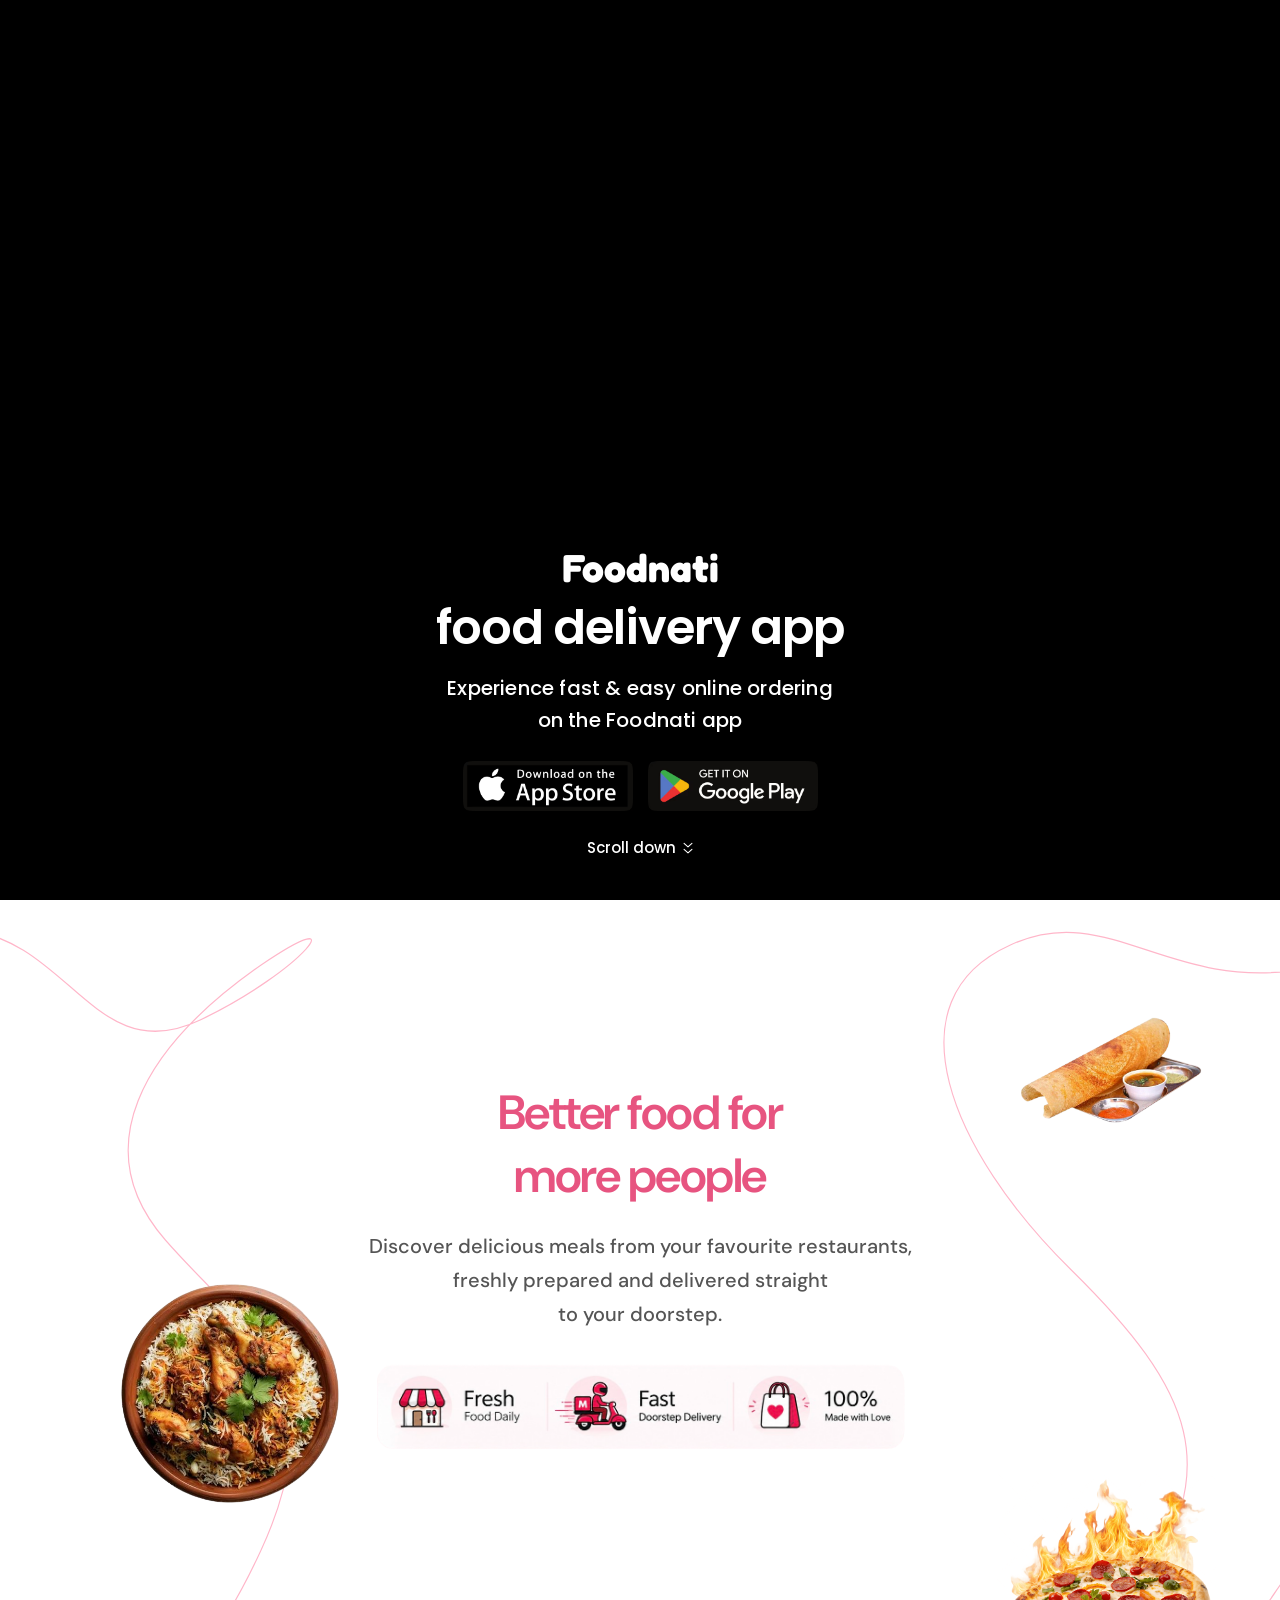
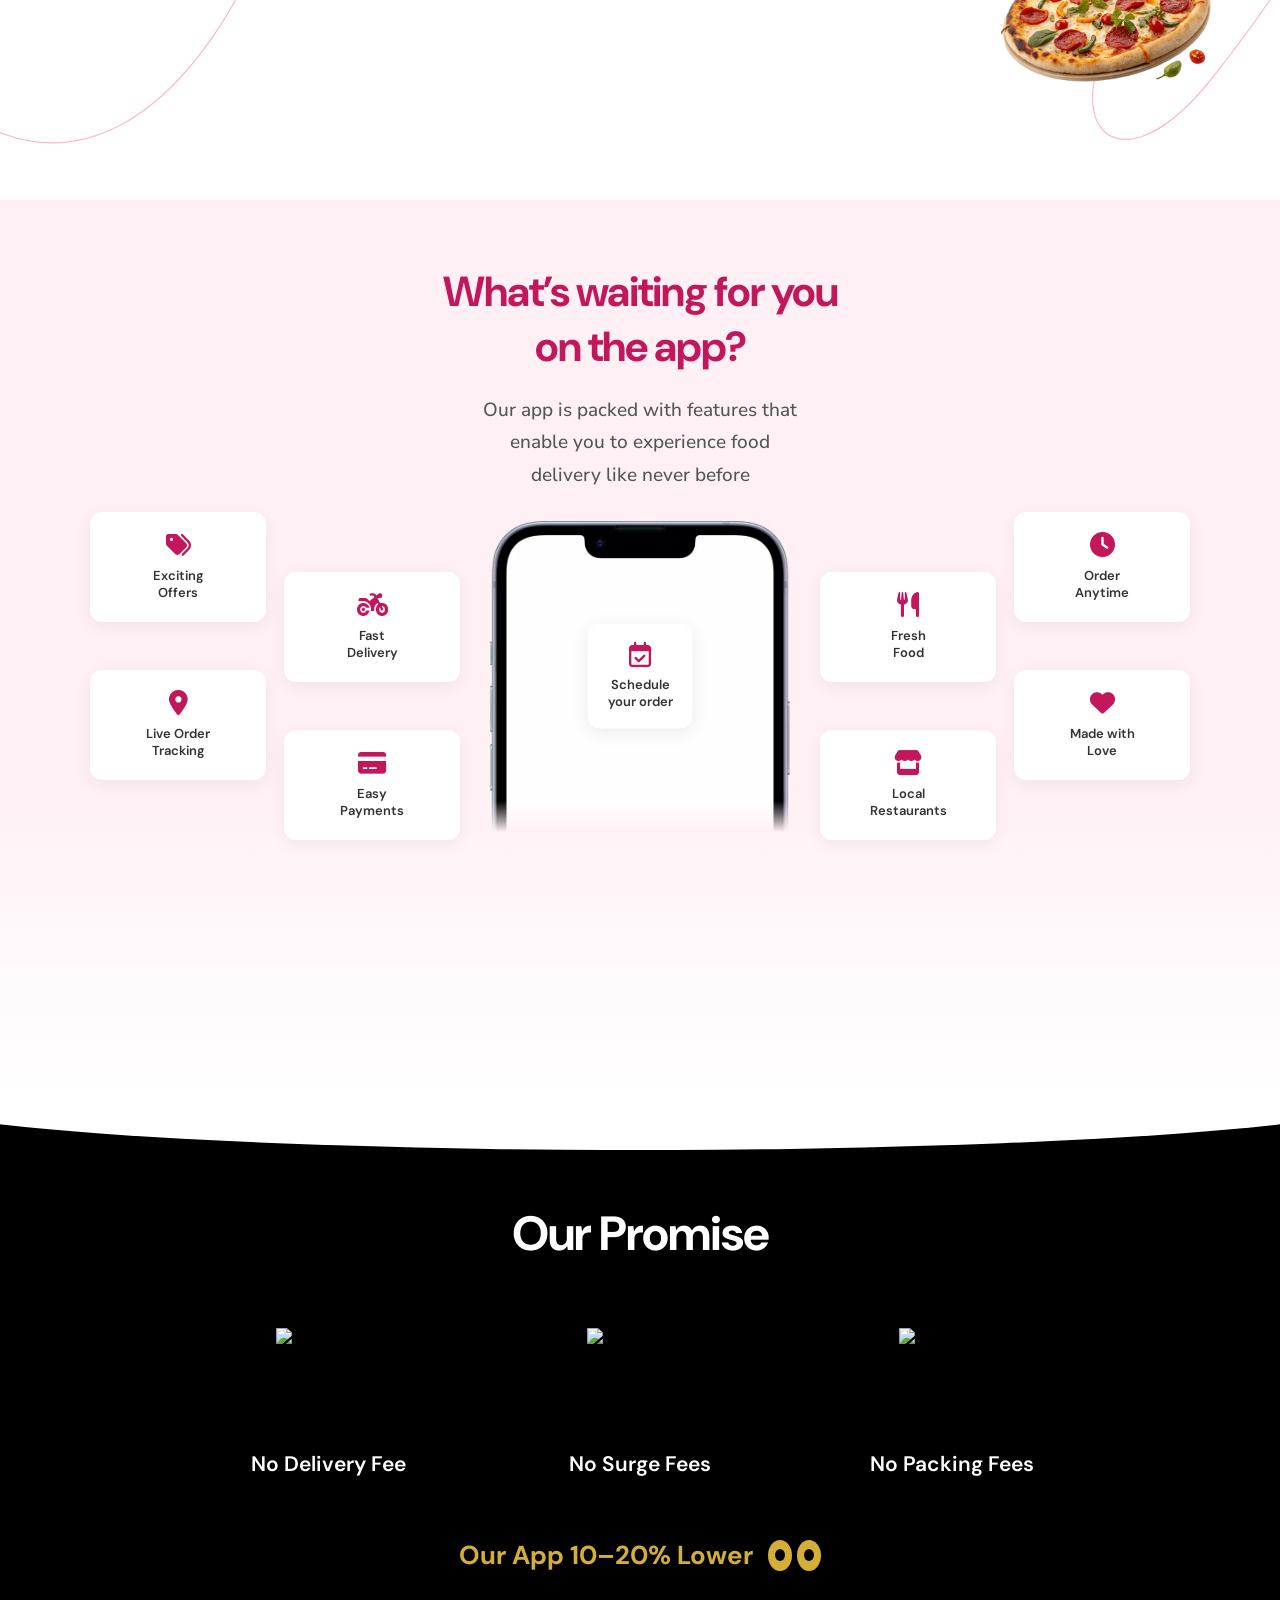
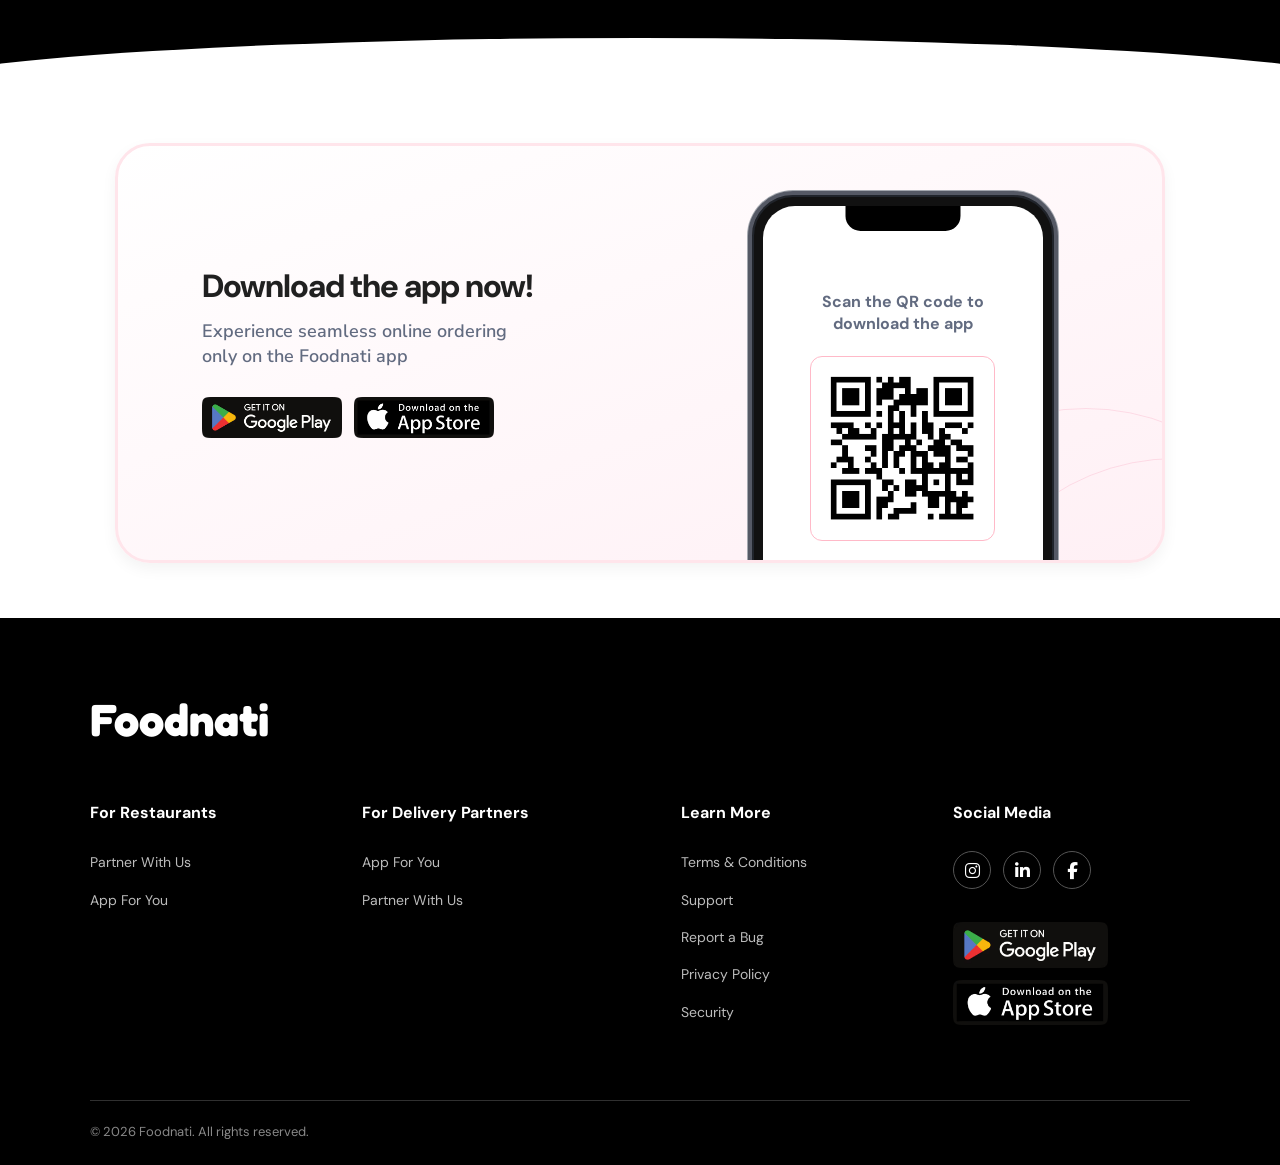
==== index.html @ af97078a "Update index.html" ====
<!DOCTYPE html>
<html lang="en">
<head>
  <meta charset="UTF-8">
  <meta name="viewport" content="width=device-width, initial-scale=1.0">
  <title>Foodnati</title>

<link rel="stylesheet" href="https://cdnjs.cloudflare.com/ajax/libs/font-awesome/6.5.2/css/all.min.css">

<link href="https://fonts.googleapis.com/css2?family=Nunito+Sans:wght@400;500;600&display=swap" rel="stylesheet">

  <link href="https://fonts.googleapis.com/css2?family=Fredoka:wght@400;500;600;700&family=Poppins:wght@400;500;600;700;800;900&family=DM+Sans:wght@400;500;600;700&display=swap" rel="stylesheet">

  <style>
    * {
      margin: 0;
      padding: 0;
      box-sizing: border-box;
    }

    html {
      scroll-behavior: smooth;
    }

    body {
      width: 100%;
      margin: 0;
      background: #fff;
      font-family: 'Poppins', sans-serif;
      overflow-x: hidden;
    }

    /* VIDEO SECTION */
    .video-section {
      position: relative;
      width: 100%;
      height: 100vh;
      height: 100svh;
      background: #000;
      overflow: hidden;
    }

    .video-section video {
      width: 100%;
      height: 100%;
      object-fit: cover;
      display: block;
    }

    /* VIDEO BOTTOM TEXT */
    .video-text {
      position: absolute;
      bottom: 40px;
      left: 50%;
      transform: translateX(-50%);
      z-index: 2;
      width: 100%;
      padding: 0 20px;
      text-align: center;
      color: #ffffff;
      text-shadow: 0 3px 15px rgba(0, 0, 0, 0.5);
    }

    .video-heading {
      font-family: 'Fredoka', sans-serif;
      font-size: 39px;
      font-weight: 700;
      line-height: 1.2;
      margin: 0;
    }

    .video-subheading {
      font-family: 'Poppins', sans-serif;
      font-size: 48px;
      font-weight: 600;
      letter-spacing: -1px;
      line-height: 1.2;
      margin-top: 8px;
    }

    .video-description {
      font-family: 'Poppins', sans-serif;
      font-size: 20px;
      font-weight: 500;
      letter-spacing: 0.2px;
      line-height: 1.6;
      margin-top: 15px;
    }

    /* APP STORE BUTTONS */
    .app-downloads {
      display: flex;
      justify-content: center;
      align-items: center;
      gap: 15px;
      margin-top: 25px;
    }

    .app-downloads a {
      display: inline-flex;
      align-items: center;
      justify-content: center;
      transition: transform 0.3s ease;
    }

    .app-downloads a:hover {
      transform: scale(1.05);
    }

    .app-downloads img {
      width: 170px;
      height: auto;
      display: block;
    }

    /* SCROLL DOWN */
    .scroll-down {
      display: inline-flex;
      flex-direction: row;
      align-items: center;
      justify-content: center;
      gap: 7px;
      margin-top: 25px;
      color: #ffffff;
      font-family: 'Poppins', sans-serif;
      font-size: 15px;
      font-weight: 500;
      letter-spacing: 0;
      text-decoration: none;
      cursor: pointer;
    }

    .scroll-arrows {
      display: flex;
      flex-direction: column;
      align-items: center;
      gap: 0;
      animation: arrowMove 1.5s ease-in-out infinite;
    }

    .scroll-arrows svg {
      width: 10px;
      height: 6px;
      display: block;
      overflow: visible;
    }

    @keyframes arrowMove {
      0%, 100% {
        transform: translateY(0);
        opacity: 1;
      }

      50% {
        transform: translateY(5px);
        opacity: 0.6;
      }
    }

    /* SECOND SECTION */
    .welcome-section {
      position: relative;
      width: 100%;
      min-height: 100vh;
      min-height: 100svh;
      display: flex;
      justify-content: center;
      align-items: center;
      background: #ffffff;
      padding: 30px 20px;
      overflow: hidden;
    }

    .welcome-content {
      position: relative;
      z-index: 2;
      width: 100%;
      max-width: 900px;
      text-align: center;
      transform: translateY(-80px);
    }

    /* BETTER FOOD HEADING */
    .welcome-heading {
      font-family: 'DM Sans', sans-serif;
      font-size: 48px;
      font-weight: 600;
      letter-spacing: -1.5px;
      line-height: 1.3;
      color: #E75480;
      text-align: center;
      text-transform: none;
    }

    /* DESCRIPTION */
    .welcome-description {
      max-width: 720px;
      margin: 22px auto 0;
      font-family: 'DM Sans', sans-serif;
      font-size: 20px;
      font-weight: 500;
      line-height: 1.7;
      letter-spacing: 0;
      color: #555555;
      text-align: center;
    }

    /* RESPONSIVE IMAGE BELOW DESCRIPTION */
    .welcome-image {
      width: 100%;
      margin: 30px auto 0;
      text-align: center;
    }

    .welcome-image .desktop-image {
      display: block;
      width: 100%;
      max-width: 550px;
      height: auto;
      margin: 0 auto;
    }

    .welcome-image .mobile-image {
      display: none;
    }

    /* SIDE FOOD IMAGES */
    .side-food {
      position: absolute;
      z-index: 1;
      display: block;
      height: auto;
      object-fit: contain;
      pointer-events: none;
    }

    /* DESKTOP - SAME */
    .food-left {
      width: 230px;
      left: 9%;
      top: 42%;
    }

    .food-right-top {
      width: 210px;
      right: 5%;
      top: 12%;
    }

    .food-right-bottom {
      width: 220px;
      right: 5%;
      bottom: 12%;
    }

    /* PINK CURVED LINES */
    .food-line {
      position: absolute;
      z-index: 0;
      width: 34%;
      height: 100%;
      top: 0;
      pointer-events: none;
    }

    .food-line-left {
      left: 0;
    }

    .food-line-right {
      right: 0;
    }

    .food-line svg {
      width: 100%;
      height: 100%;
      display: block;
    }

    /* TABLET - SAME */
    @media (min-width: 601px) and (max-width: 1100px) {
      .food-left {
        width: 145px;
        left: 5%;
      }

      .food-right-top {
        width: 140px;
        right: 1%;
      }

      .food-right-bottom {
        width: 150px;
        right: 1%;
      }
    }

    /* MOBILE RESPONSIVE */
    @media (max-width: 600px) {
      .video-text {
        bottom: 25px;
      }

      .video-heading {
        font-size: 38px;
      }

      .video-subheading {
        font-size: 34px;
        font-weight: 600;
        letter-spacing: -0.5px;
      }

      .video-description {
        font-size: 17px;
        line-height: 1.5;
        margin-top: 12px;
      }

      .app-downloads {
        gap: 10px;
        margin-top: 20px;
      }

      .app-downloads img {
        width: 145px;
      }

      .scroll-down {
        margin-top: 20px;
        font-size: 13px;
        gap: 6px;
      }

      .scroll-arrows svg {
        width: 9px;
        height: 5px;
      }

      /* REMOVE EXTRA TOP GAP */
      .welcome-section {
        min-height: auto;
        display: block;
        padding: 55px 12px 45px;
      }

      .welcome-content {
        width: 100%;
        max-width: 100%;
        transform: none;
      }

      .welcome-heading {
        font-size: 32px;
        font-weight: 600;
        letter-spacing: -0.7px;
        line-height: 1.4;
        position: relative;
        z-index: 2;
      }

      .welcome-description {
        font-size: 16px;
        font-weight: 500;
        line-height: 1.7;
        margin: 18px auto 0;
        max-width: 290px;
        position: relative;
        z-index: 2;
      }

      .welcome-image {
        margin-top: 25px;
      }

      /* HIDE PC IMAGE */
      .welcome-image .desktop-image {
        display: none;
      }

      /* SHOW MOBILE IMAGE */
      .welcome-image .mobile-image {
        display: block;
        width: 100%;
        max-width: 340px;
        height: auto;
        margin: 0 auto;
      }

      /* 3.PNG - LEFT SIDE OF TEXT */
      .food-left {
        width: 65px;
        left: -15px;
        top: 135px;
      }

      /* 4.JPG - RIGHT TOP OF TEXT */
      .food-right-top {
        width: 65px;
        right: -15px;
        top: 45px;
      }

      /* 5.PNG - RIGHT SIDE OF DESCRIPTION */
      .food-right-bottom {
        width: 70px;
        right: -15px;
        top: 230px;
        bottom: auto;
        z-index: 1;
      }

      /* NO PINK LINES ON MOBILE */
      .food-line {
        display: none;
      }
    }

    @media (prefers-reduced-motion: reduce) {
      html {
        scroll-behavior: auto;
      }

      .scroll-arrows {
        animation: none;
      }
    }
    
/* ONLY 3 SIDE FOOD IMAGES ANIMATION */

/* LEFT IMAGE - INITIAL POSITION */
.welcome-section .food-left {
  opacity: 0;
  transform: translateX(-120px);
  transition: transform 1.2s ease, opacity 1.2s ease;
}

/* RIGHT IMAGES - INITIAL POSITION */
.welcome-section .food-right-top,
.welcome-section .food-right-bottom {
  opacity: 0;
  transform: translateX(120px);
  transition: transform 1.2s ease, opacity 1.2s ease;
}

/* ANIMATE ONLY FOOD IMAGES */
.welcome-section.show-animation .food-left,
.welcome-section.show-animation .food-right-top,
.welcome-section.show-animation .food-right-bottom {
  opacity: 1;
  transform: translateX(0);
}

/* SMALL DELAY FOR RIGHT IMAGES */
.welcome-section .food-right-top {
  transition-delay: 0.15s;
}

.welcome-section .food-right-bottom {
  transition-delay: 0.3s;
}

/* NO ANIMATION FOR OTHER CONTENT */
.welcome-section .welcome-heading,
.welcome-section .welcome-description,
.welcome-section .desktop-image,
.welcome-section .mobile-image {
  opacity: 1;
  transform: none;
  transition: none;
}

/* REDUCED MOTION */
@media (prefers-reduced-motion: reduce) {
  .welcome-section .side-food {
    opacity: 1;
    transform: none;
    transition: none;
  }
}

/* THIRD SECTION */


.waiting-section {
  width: 100%;
  min-height: 100vh;
  min-height: 100svh;

  background: linear-gradient(
    to bottom,
    #FFF0F5 0%,
    #FFF0F5 65%,
    #FFF8FB 82%,
    #FFFFFF 100%
  );

  display: flex;
  flex-direction: column;
  align-items: center;
  justify-content: flex-start;
  padding: 65px 20px 50px;
}


.waiting-heading {
  font-family: 'DM Sans', sans-serif;
  font-size: 42px;
  font-weight: 700;
  line-height: 1.3;
  letter-spacing: -1px;
  color: #C2185B;
  text-align: center;
  margin: 0;
}

/* MOBILE VIEW */
@media (max-width: 600px) {
  .waiting-section {
    padding: 45px 15px 40px;
  }

  .waiting-heading {
    font-size: 28px;
    font-weight: 700;
    line-height: 1.4;
    letter-spacing: -0.5px;
  }
}

.waiting-description {
  font-family: 'Nunito Sans', sans-serif;
  font-size: 19px;
  font-weight: 500;
  line-height: 1.7;
  color: #555555;
  text-align: center;
  margin: 20px auto 0;
}

/* MOBILE */
@media (max-width: 600px) {
  .waiting-description {
    font-size: 15px;
    font-weight: 500;
    line-height: 1.7;
    margin-top: 16px;
    padding: 0 10px;
  }
}

/* MOBILE APP IMAGE - VERY LIGHT BOTTOM FADE */

.waiting-image {
  width: 100%;
  display: flex;
  justify-content: center;
  align-items: center;
  margin-top: 25px;
}

.waiting-image img {
  display: block;
  width: 100%;
  max-width: 300px;
  height: auto;
  object-fit: contain;

  -webkit-mask-image: linear-gradient(
    to bottom,
    black 0%,
    black 90%,
    transparent 100%
  );

  mask-image: linear-gradient(
    to bottom,
    black 0%,
    black 90%,
    transparent 100%
  );
}

/* MOBILE VIEW */
@media (max-width: 600px) {
  .waiting-image {
    margin-top: 20px;
  }

  .waiting-image img {
    max-width: 220px;
  }
}
/* MAIN FEATURES LAYOUT */

.waiting-features {
  width: 100%;
  max-width: 1100px;
  margin: 30px auto 0;
  display: grid;
  grid-template-columns: minmax(0, 1fr) 300px minmax(0, 1fr);
  align-items: center;
  gap: 30px;
}

/* LEFT & RIGHT - 4 BOXES EACH */

.feature-left,
.feature-right {
  display: grid;
  grid-template-columns: repeat(2, minmax(0, 1fr));
  gap: 18px;
  align-items: start;
}

/* LEFT STAIRCASE */

.feature-left .feature-box:nth-child(1) {
  transform: translateY(-45px);
}

.feature-left .feature-box:nth-child(2) {
  transform: translateY(15px);
}

.feature-left .feature-box:nth-child(3) {
  transform: translateY(-15px);
}

.feature-left .feature-box:nth-child(4) {
  transform: translateY(45px);
}

/* RIGHT STAIRCASE - OPPOSITE STYLE */

.feature-right .feature-box:nth-child(1) {
  transform: translateY(15px);
}

.feature-right .feature-box:nth-child(2) {
  transform: translateY(-45px);
}

.feature-right .feature-box:nth-child(3) {
  transform: translateY(45px);
}

.feature-right .feature-box:nth-child(4) {
  transform: translateY(-15px);
}

/* ALL FEATURE BOXES */

.feature-box {
  width: 100%;
  min-height: 110px;
  background: #ffffff;
  border-radius: 12px;
  padding: 12px 8px;

  display: flex;
  flex-direction: column;
  align-items: center;
  justify-content: center;
  gap: 10px;

  text-align: center;
  box-shadow: 0 4px 18px rgba(0,0,0,0.06);
}

.feature-box i {
  font-size: 25px;
  color: #C2185B;
}

.feature-box span {
  font-family: 'DM Sans', sans-serif;
  font-size: 13px;
  font-weight: 600;
  line-height: 1.3;
  color: #333333;
}

/* CENTER MOBILE IMAGE */

.waiting-image {
  position: relative;
  width: 100%;
  display: flex;
  justify-content: center;
  align-items: center;
  margin-top: 0;
}

.waiting-image img {
  display: block;
  width: 100%;
  max-width: 300px;
  height: auto;
  object-fit: contain;

  /* LIGHT BOTTOM FADE */
  -webkit-mask-image: linear-gradient(
    to bottom,
    black 0%,
    black 90%,
    transparent 100%
  );

  mask-image: linear-gradient(
    to bottom,
    black 0%,
    black 90%,
    transparent 100%
  );
}

/* SCHEDULE BOX - CENTER OF IMAGE */

.schedule-box {
  position: absolute;
  top: 50%;
  left: 50%;
  transform: translate(-50%, -50%);

  width: 105px;
  height: 105px;
  background: #ffffff;
  border-radius: 12px;
  box-shadow: 0 4px 18px rgba(0,0,0,0.08);

  display: flex;
  flex-direction: column;
  align-items: center;
  justify-content: center;
  gap: 9px;
  text-align: center;
  z-index: 3;
}

.schedule-box i {
  font-size: 25px;
  color: #C2185B;
}

.schedule-box span {
  font-family: 'DM Sans', sans-serif;
  font-size: 13px;
  font-weight: 600;
  line-height: 1.3;
  color: #333333;
}

/* TABLET VIEW */

@media (min-width: 601px) and (max-width: 900px) {

  .waiting-features {
    grid-template-columns: minmax(0, 1fr) 240px minmax(0, 1fr);
    gap: 12px;
  }

  .feature-left,
  .feature-right {
    gap: 8px;
  }

  .feature-box {
    min-height: 85px;
    padding: 8px 4px;
  }

  .feature-box i {
    font-size: 20px;
  }

  .feature-box span {
    font-size: 11px;
  }

  .waiting-image img {
    max-width: 240px;
  }
}

/* MOBILE VIEW */

@media (max-width: 600px) {

  .waiting-features {
    grid-template-columns: minmax(0, 1fr) 160px minmax(0, 1fr);
    gap: 5px;
    margin-top: 25px;
  }

  .feature-left,
  .feature-right {
    grid-template-columns: repeat(2, minmax(0, 1fr));
    gap: 5px;
  }

  .feature-box {
    min-height: 65px;
    padding: 6px 2px;
    gap: 5px;
    border-radius: 8px;
  }

  .feature-box i {
    font-size: 15px;
  }

  .feature-box span {
    font-size: 9px;
    line-height: 1.2;
    overflow-wrap: anywhere;
  }

  /* LEFT MOBILE STAIRCASE */

  .feature-left .feature-box:nth-child(1) {
    transform: translateY(-25px);
  }

  .feature-left .feature-box:nth-child(2) {
    transform: translateY(10px);
  }

  .feature-left .feature-box:nth-child(3) {
    transform: translateY(-10px);
  }

  .feature-left .feature-box:nth-child(4) {
    transform: translateY(25px);
  }

  /* RIGHT MOBILE STAIRCASE */

  .feature-right .feature-box:nth-child(1) {
    transform: translateY(10px);
  }

  .feature-right .feature-box:nth-child(2) {
    transform: translateY(-25px);
  }

  .feature-right .feature-box:nth-child(3) {
    transform: translateY(25px);
  }

  .feature-right .feature-box:nth-child(4) {
    transform: translateY(-10px);
  }

  /* CENTER IMAGE */

  .waiting-image img {
    max-width: 160px;
  }

  /* CENTER SCHEDULE BOX */

  .schedule-box {
    width: 70px;
    height: 70px;
    border-radius: 9px;
    gap: 5px;
  }

  .schedule-box i {
    font-size: 18px;
  }

  .schedule-box span {
    font-size: 10px;
  }
}

/* EXTRA SMALL PHONES */

@media (max-width: 360px) {

  .waiting-features {
    grid-template-columns: minmax(0, 1fr) 140px minmax(0, 1fr);
    gap: 3px;
  }

  .waiting-image img {
    max-width: 140px;
  }

  .feature-box i {
    font-size: 13px;
  }

  .feature-box span {
    font-size: 8px;
  }
}


/* MOBILE VIEW ONLY */
@media (max-width: 600px) {

  /* HIDE MOBILE IMAGE + SCHEDULE BOX */
  .waiting-image,
  .schedule-box {
    display: none !important;
  }

  /* LEFT 4 + RIGHT 4 BOXES */
  .waiting-features {
    width: 100%;
    max-width: 420px;
    display: grid;
    grid-template-columns: 1fr 1fr;
    align-items: center;
    gap: 14px;
    margin: 45px auto 0;
    padding: 0 8px;
  }

  /* EACH SIDE: 2 COLUMNS, 2 ROWS */
  .feature-left,
  .feature-right {
    display: grid;
    grid-template-columns: repeat(2, minmax(0, 1fr));
    gap: 12px;
    align-items: center;
  }

  /* FEATURE BOX DESIGN */
  .feature-box {
    width: 100%;
    min-height: 100px;
    padding: 12px 5px;
    background: #ffffff;
    border-radius: 12px;
    box-shadow: 0 4px 18px rgba(0,0,0,0.06);

    display: flex;
    flex-direction: column;
    align-items: center;
    justify-content: center;
    gap: 9px;
    text-align: center;
  }

  .feature-box i {
    font-size: 22px;
    color: #C2185B;
  }

  .feature-box span {
    font-family: 'DM Sans', sans-serif;
    font-size: 11px;
    font-weight: 600;
    line-height: 1.3;
    color: #333333;
    overflow-wrap: anywhere;
  }

  /* LEFT STAIRCASE */
  .feature-left .feature-box:nth-child(1) {
    transform: translateY(-25px);
  }

  .feature-left .feature-box:nth-child(2) {
    transform: translateY(10px);
  }

  .feature-left .feature-box:nth-child(3) {
    transform: translateY(-10px);
  }

  .feature-left .feature-box:nth-child(4) {
    transform: translateY(25px);
  }

  /* RIGHT STAIRCASE */
  .feature-right .feature-box:nth-child(1) {
    transform: translateY(10px);
  }

  .feature-right .feature-box:nth-child(2) {
    transform: translateY(-25px);
  }

  .feature-right .feature-box:nth-child(3) {
    transform: translateY(25px);
  }

  .feature-right .feature-box:nth-child(4) {
    transform: translateY(-10px);
  }
}

/* EXTRA SMALL MOBILE */
@media (max-width: 360px) {
  .waiting-features {
    gap: 8px;
    padding: 0 4px;
  }

  .feature-left,
  .feature-right {
    gap: 7px;
  }

  .feature-box {
    min-height: 85px;
    padding: 8px 3px;
  }

  .feature-box i {
    font-size: 19px;
  }

  .feature-box span {
    font-size: 10px;
  }
}

/* DOWNLOAD SECTION */

.methai-download-section {
  width: 100%;
  background: #ffffff;
  padding: 55px 6%;
}

/* MAIN CARD */

.methai-download-card {
  position: relative;
  width: 100%;
  max-width: 1050px;
  height: 420px;
  margin: 0 auto;

  display: flex;
  align-items: center;
  justify-content: space-between;

  background: linear-gradient(
    160deg,
    #ffffff 0%,
    #FFF0F5 100%
  );

  border: 3px solid #FFE5EB;
  border-radius: 35px;
  overflow: hidden;

  box-shadow: 0 6px 15px rgba(0,0,0,0.05);
}

/* DECORATIVE CIRCLES */

.methai-download-card::before,
.methai-download-card::after {
  content: "";
  position: absolute;
  width: 450px;
  height: 450px;
  border: 1px solid rgba(232,43,101,0.12);
  border-radius: 50%;
  pointer-events: none;
}

.methai-download-card::before {
  right: -150px;
  bottom: -300px;
}

.methai-download-card::after {
  right: -240px;
  bottom: -350px;
}

/* LEFT CONTENT */

.methai-download-content {
  position: relative;
  z-index: 2;
  width: 55%;
  padding-left: 8%;
}

.methai-download-content h2 {
  font-family: 'DM Sans', sans-serif;
  font-size: 32px;
  font-weight: 800;
  line-height: 1.2;
  letter-spacing: -1px;
  color: #202020;
  margin: 0 0 13px;
}

.methai-download-content p {
  font-family: 'Nunito Sans', sans-serif;
  font-size: 18px;
  font-weight: 600;
  line-height: 1.4;
  color: #626B80;
  margin: 0 0 28px;
}

/* APP BUTTONS */

.methai-download-buttons {
  display: flex;
  align-items: center;
  gap: 12px;
}

.methai-download-buttons a {
  display: block;
}

.methai-download-buttons img {
  display: block;
  width: 140px;
  height: auto;
  object-fit: contain;
}

/* PHONE POSITION */

.methai-download-phone {
  position: absolute;
  right: 10%;
  top: 45px;
  width: 310px;
  height: 500px;
  z-index: 2;
}

/* PHONE FRAME */

.methai-phone-frame {
  position: relative;
  width: 100%;
  height: 100%;

  background: #111111;
  border: 4px solid #555965;
  border-radius: 45px;
  padding: 11px;

  box-shadow:
    inset 0 0 0 2px #20242B,
    0 0 0 1px #A4A8AF;
}

/* PHONE SCREEN */

.methai-phone-screen {
  position: relative;
  width: 100%;
  height: 100%;
  background: #ffffff;
  border-radius: 32px;
  overflow: hidden;

  display: flex;
  flex-direction: column;
  align-items: center;
  padding-top: 85px;
}

/* PHONE NOTCH */

.methai-phone-notch {
  position: absolute;
  top: 11px;
  left: 50%;
  transform: translateX(-50%);

  width: 115px;
  height: 25px;
  background: #000000;
  border-radius: 0 0 15px 15px;
  z-index: 5;
}

/* QR HEADING */

.methai-phone-screen h3 {
  font-family: 'DM Sans', sans-serif;
  font-size: 16px;
  font-weight: 700;
  line-height: 1.4;
  color: #626B80;
  text-align: center;
  margin: 0 0 20px;
}

/* QR BOX */

.methai-qr-box {
  width: 185px;
  height: 185px;
  background: #ffffff;
  border: 1px solid #FFB9C8;
  border-radius: 12px;

  display: flex;
  justify-content: center;
  align-items: center;
  padding: 10px;
}

.methai-qr-box img {
  display: block;
  width: 100%;
  height: 100%;
  object-fit: contain;
}

/* TABLET VIEW */

@media (min-width: 701px) and (max-width: 1000px) {

  .methai-download-content {
    padding-left: 6%;
  }

  .methai-download-content h2 {
    font-size: 27px;
  }

  .methai-download-content p {
    font-size: 15px;
  }

  .methai-download-buttons img {
    width: 115px;
  }

  .methai-download-phone {
    width: 260px;
    height: 450px;
    right: 5%;
  }

  .methai-phone-screen h3 {
    font-size: 14px;
  }

  .methai-qr-box {
    width: 155px;
    height: 155px;
  }
}

/* MOBILE VIEW */

@media (max-width: 700px) {

  .methai-download-section {
    padding: 35px 12px;
  }

  .methai-download-card {
    height: 560px;
    border-width: 2px;
    border-radius: 23px;
    flex-direction: column;
    align-items: center;
  }

  .methai-download-content {
    width: 100%;
    padding: 35px 12px 0;
    text-align: center;
  }

  .methai-download-content h2 {
    font-size: 24px;
    letter-spacing: -0.5px;
    margin-bottom: 10px;
  }

  .methai-download-content p {
    font-size: 13px;
    line-height: 1.5;
    margin-bottom: 20px;
  }

  .methai-download-buttons {
    justify-content: center;
    gap: 9px;
  }

  .methai-download-buttons img {
    width: 115px;
  }

  /* SMALLER PHONE */

  .methai-download-phone {
    position: absolute;
    width: 215px;
    height: 385px;
    top: 240px;
    right: auto;
    left: 50%;
    transform: translateX(-50%);
  }

  .methai-phone-frame {
    border-radius: 35px;
    padding: 8px;
    border-width: 3px;
  }

  .methai-phone-screen {
    border-radius: 25px;
    padding-top: 65px;
  }

  .methai-phone-notch {
    top: 8px;
    width: 90px;
    height: 20px;
    border-radius: 0 0 12px 12px;
  }

  .methai-phone-screen h3 {
    font-size: 12px;
    margin-bottom: 15px;
  }

  .methai-qr-box {
    width: 135px;
    height: 135px;
    border-radius: 10px;
    padding: 7px;
  }
}

/* METHAI WAITING SECTION - BALANCED MOBILE GAP */

@media screen and (max-width: 600px) {

  body > .waiting-section {
    min-height: auto;
    height: auto;
    padding: 65px 15px 65px;
  }

  .waiting-heading {
    margin: 0;
  }

  .waiting-description {
    margin-top: 20px;
  }

  .waiting-features {
    margin-top: 38px;
  }

}

  
/* Foodnati brand typography */
.video-heading, .methai-footer-brand h2 { font-family: 'Fredoka', sans-serif; text-transform: none; }
</style>
  <link rel="stylesheet" href="new.css">

</head>

<body>

  <!-- VIDEO SECTION -->
  <section class="video-section">

    <video autoplay muted loop playsinline>
      <source src="video.mp4" type="video/mp4">
    </video>

    <div class="video-text">

      <h1 class="video-heading">Foodnati</h1>

      <p class="video-subheading">food delivery app</p>

      <p class="video-description">
        Experience fast &amp; easy online ordering<br>
        on the Foodnati app
      </p>

      <!-- APP DOWNLOAD BUTTONS -->
      <div class="app-downloads">

        <a href="#" aria-label="Download on Google Play">
          <img src="app.avif" alt="Get it on Google Play">
        </a>

        <a href="#" aria-label="Download on App Store">
          <img src="google.avif" alt="Download on the App Store">
        </a>

      </div>

      <!-- SCROLL DOWN -->
      <a href="#welcome" class="scroll-down">

        <span>Scroll down</span>

        <span class="scroll-arrows" aria-hidden="true">

          <svg viewBox="0 0 28 15" fill="none">
            <path
              d="M3 3 L14 13 L25 3"
              stroke="white"
              stroke-width="3"
              stroke-linecap="round"
              stroke-linejoin="round"/>
          </svg>

          <svg viewBox="0 0 28 15" fill="none">
            <path
              d="M3 3 L14 13 L25 3"
              stroke="white"
              stroke-width="3"
              stroke-linecap="round"
              stroke-linejoin="round"/>
          </svg>

        </span>

      </a>

    </div>

  </section>

  <!-- BETTER FOOD SECTION -->
  <section class="welcome-section" id="welcome">

    <!-- LEFT PINK CURVED LINE -->
    <div class="food-line food-line-left" aria-hidden="true">
      <svg viewBox="0 0 500 900" preserveAspectRatio="none">
        <path
          d="M-40 30
             C80 40, 110 170, 230 120
             S410 0, 300 65
             C160 150, 100 250, 190 340
             S390 480, 300 650
             C210 820, 90 880, -30 820"
          fill="none"
          stroke="#FFB6C9"
          stroke-width="1.3"/>
      </svg>
    </div>

    <!-- RIGHT PINK CURVED LINE -->
    <div class="food-line food-line-right" aria-hidden="true">
      <svg viewBox="0 0 500 900" preserveAspectRatio="none">
        <path
          d="M520 70
             C370 90, 300 0, 190 45
             C50 100, 120 250, 260 370
             S440 570, 330 700
             C230 820, 310 900, 420 780
             S500 660, 540 680"
          fill="none"
          stroke="#FFB6C9"
          stroke-width="1.3"/>
      </svg>
    </div>

    <!-- LEFT FOOD IMAGE -->
    <img
      src="foods/3.png"
      class="side-food food-left"
      alt="Delicious food">

    <!-- RIGHT TOP FOOD IMAGE -->
    <img
      src="foods/4.png"
      class="side-food food-right-top"
      alt="Fresh food">

    <!-- RIGHT BOTTOM FOOD IMAGE -->
    <img
      src="foods/5.png"
      class="side-food food-right-bottom"
      alt="Tasty food">

    <!-- CENTER CONTENT -->
    <div class="welcome-content">

      <h2 class="welcome-heading">
        Better food for<br>
        more people
      </h2>

      <p class="welcome-description">
        Discover delicious meals from your favourite restaurants,<br>
        freshly prepared and delivered straight<br>
        to your doorstep.
      </p>

      <!-- PC AND MOBILE IMAGES -->
      <div class="welcome-image">

        <img
          src="1.png"
          class="desktop-image"
          alt="Foodnati food delivery">

        <img
          src="2.png"
          class="mobile-image"
          alt="Foodnati food delivery">

      </div>

    </div>

  </section>

<!-- THIRD SECTION -->
<section class="waiting-section" id="waiting">

  <h2 class="waiting-heading">
    What’s waiting for you<br>
    on the app?
  </h2>

<p class="waiting-description">
  Our app is packed with features that<br>
  enable you to experience food<br>
  delivery like never before
</p>
 
<!-- METHAI APP FEATURES -->
<div class="waiting-features">

  <!-- LEFT SIDE - 4 BOXES -->
  <div class="feature-left">

    <div class="feature-box">
      <i class="fa-solid fa-tags"></i>
      <span>Exciting<br>Offers</span>
    </div>

    <div class="feature-box">
      <i class="fa-solid fa-motorcycle"></i>
      <span>Fast<br>Delivery</span>
    </div>

    <div class="feature-box">
      <i class="fa-solid fa-location-dot"></i>
      <span>Live Order<br>Tracking</span>
    </div>

    <div class="feature-box">
      <i class="fa-solid fa-credit-card"></i>
      <span>Easy<br>Payments</span>
    </div>

  </div>

  <!-- CENTER MOBILE IMAGE -->
  <div class="waiting-image">

    <img src="mobile.avif" alt="Foodnati App Preview">

    <!-- SCHEDULE BOX -->
    <div class="schedule-box">
      <i class="fa-regular fa-calendar-check"></i>
      <span>Schedule<br>your order</span>
    </div>

  </div>

  <!-- RIGHT SIDE - 4 BOXES -->
  <div class="feature-right">

    <div class="feature-box">
      <i class="fa-solid fa-utensils"></i>
      <span>Fresh<br>Food</span>
    </div>

    <div class="feature-box">
      <i class="fa-solid fa-clock"></i>
      <span>Order<br>Anytime</span>
    </div>

    <div class="feature-box">
      <i class="fa-solid fa-store"></i>
      <span>Local<br>Restaurants</span>
    </div>

    <div class="feature-box">
      <i class="fa-solid fa-heart"></i>
      <span>Made with<br>Love</span>
    </div>

  </div>

</div>

</section>


<!-- OUR PROMISE SECTION -->
<section class="methai-promise-section">

  <h2 class="methai-promise-heading">
    Our Promise
  </h2>

  <!-- PROMISE ITEMS -->
  <div class="methai-promise-items">

    <!-- FIRST -->
    <div class="methai-promise-item">
      <img src="ben/ddd.webp" alt="No Delivery Fee">
      <h3>No Delivery Fee</h3>
    </div>

    <!-- SECOND -->
    <div class="methai-promise-item">
      <img src="ben/surge.webp" alt="No Surge Fees">
      <h3>No Surge Fees</h3>
    </div>

    <!-- THIRD -->
    <div class="methai-promise-item">
      <img src="ben/packing.webp" alt="No Packing Fees">
      <h3>No Packing Fees</h3>
    </div>

  </div>

<!-- GOLD PRICE COMPARISON SLIDER -->
<div class="methai-price-slider">

  <div class="price-slider-window">

    <div class="price-slider-track">

      <!-- FIRST TEXT -->
      <div class="price-slide">
        <span>Our App 10–20% Lower</span>

        <div class="price-eyes eyes-straight">
          <span class="eye"></span>
          <span class="eye"></span>
        </div>
      </div>

      <!-- SECOND TEXT -->
      <div class="price-slide">
        <span>Other Apps 10–20% Higher</span>

        <div class="price-eyes eyes-looking-left">
          <span class="eye"></span>
          <span class="eye"></span>
        </div>
      </div>

    </div>

  </div>

</div>

</section>


<!-- METHAI DOWNLOAD APP SECTION -->
<section class="methai-download-section">

  <div class="methai-download-card">

    <!-- LEFT CONTENT -->
    <div class="methai-download-content">

      <h2>Download the app now!</h2>

      <p>
        Experience seamless online ordering<br>
        only on the Foodnati app
      </p>

      <div class="methai-download-buttons">
        <a href="#" aria-label="Google Play">
          <img src="google.avif" alt="Google Play">
        </a>

        <a href="#" aria-label="App Store">
          <img src="app.avif" alt="App Store">
        </a>
      </div>

    </div>

    <!-- RIGHT PHONE -->
    <div class="methai-download-phone">

      <div class="methai-phone-frame">

        <div class="methai-phone-notch"></div>

        <div class="methai-phone-screen">

          <h3>
            Scan the QR code to<br>
            download the app
          </h3>

          <div class="methai-qr-box">
            <img src="qr.png" alt="Foodnati QR Code">
          </div>

        </div>

      </div>

    </div>

  </div>

</section>

<!-- METHAI FOOTER -->
<footer class="methai-footer">

  <div class="methai-footer-container">

    <!-- METHAI BRAND -->
    <div class="methai-footer-brand">
      <h2 style="font-family: 'Fredoka', sans-serif !important; font-weight: 700; text-transform: none !important;">Foodnati</h2>
    </div>

    <!-- FOOTER CONTENT -->
    <div class="methai-footer-links">

      <!-- FOR RESTAURANTS -->
      <div class="methai-footer-column">
        <h3>For Restaurants</h3>

        <a href="#">Partner With Us</a>
        <a href="#">App For You</a>
      </div>

      <!-- FOR DELIVERY PARTNERS -->
      <div class="methai-footer-column">
        <h3>For Delivery Partners</h3>

        <a href="#">App For You</a>
        <a href="#">Partner With Us</a>
      </div>

      <!-- LEARN MORE -->
      <div class="methai-footer-column">
        <h3>Learn More</h3>

        <a href="#">Terms & Conditions</a>
        <a href="#">Support</a>
        <a href="#">Report a Bug</a>
        <a href="#">Privacy Policy</a>
        <a href="#">Security</a>
      </div>

      <!-- SOCIAL MEDIA -->
      <div class="methai-footer-column methai-footer-social">

        <h3>Social Media</h3>

        <div class="methai-social-icons">

          <!-- INSTAGRAM -->
          <a href="#"
             aria-label="Instagram"
             target="_blank"
             rel="noopener noreferrer">
            <i class="fa-brands fa-instagram"></i>
          </a>

          <!-- LINKEDIN -->
          <a href="#"
             aria-label="LinkedIn"
             target="_blank"
             rel="noopener noreferrer">
            <i class="fa-brands fa-linkedin-in"></i>
          </a>

          <!-- FACEBOOK -->
          <a href="#"
             aria-label="Facebook"
             target="_blank"
             rel="noopener noreferrer">
            <i class="fa-brands fa-facebook-f"></i>
          </a>

        </div>

        <!-- APP DOWNLOAD BADGES -->
        <div class="methai-footer-apps">

          <!-- GOOGLE PLAY -->
          <a href="#" aria-label="Get it on Google Play">
            <img src="google.avif"
                 alt="Get it on Google Play">
          </a>

          <!-- APP STORE -->
          <a href="#" aria-label="Download on the App Store">
            <img src="app.avif"
                 alt="Download on the App Store">
          </a>

        </div>

      </div>

    </div>

    <!-- FOOTER BOTTOM -->
    <div class="methai-footer-bottom">
      <p>© 2026 Foodnati. All rights reserved.</p>
    </div>

  </div>

</footer>

</body>

<script>
document.addEventListener("DOMContentLoaded", function () {

  const section = document.querySelector(".welcome-section");

  if (!section) return;

  if (window.matchMedia("(prefers-reduced-motion: reduce)").matches) {
    section.classList.add("show-animation");
    return;
  }

  if (!("IntersectionObserver" in window)) {
    section.classList.add("show-animation");
    return;
  }

  const observer = new IntersectionObserver(function(entries) {
    entries.forEach(function(entry) {
      if (entry.isIntersecting) {
        section.classList.add("show-animation");
        observer.unobserve(entry.target);
      }
    });
  }, {
    threshold: 0.15
  });

  observer.observe(section);

});
</script>

</html>
---- new.css ----
/* OUR PROMISE BLACK SECTION */

.methai-promise-section {
  position: relative;
  width: 100%;
  min-height: 550px;
  background: #000000;
  overflow: hidden;

  display: flex;
  flex-direction: column;
  align-items: center;
  justify-content: flex-start;

  padding: 105px 20px 90px;
}

/* TOP WHITE CURVE */

.methai-promise-section::before {
  content: "";
  position: absolute;
  top: -65px;
  left: -10%;
  width: 120%;
  height: 115px;
  background: #ffffff;
  border-radius: 0 0 50% 50%;
  z-index: 2;
}

/* BOTTOM WHITE CURVE */

.methai-promise-section::after {
  content: "";
  position: absolute;
  bottom: -65px;
  left: -10%;
  width: 120%;
  height: 115px;
  background: #ffffff;
  border-radius: 50% 50% 0 0;
  z-index: 2;
}

/* HEADING */

.methai-promise-heading {
  position: relative;
  z-index: 3;
  font-family: 'DM Sans', sans-serif;
  font-size: 48px;
  font-weight: 700;
  color: #ffffff;
  text-align: center;
  letter-spacing: -1px;
  line-height: 1.2;
  margin: 0;
}

/* THREE ITEMS SIDE BY SIDE */

.methai-promise-items {
  position: relative;
  z-index: 3;

  width: 100%;
  max-width: 900px;
  margin: 65px auto 0;

  display: grid;
  grid-template-columns: repeat(3, 1fr);
  align-items: start;
  gap: 35px;
}

/* EACH ITEM */

.methai-promise-item {
  display: flex;
  flex-direction: column;
  align-items: center;
  justify-content: flex-start;
  gap: 18px;
  text-align: center;
}

/* PNG ICONS */

.methai-promise-item img {
  display: block;
  width: 105px;
  height: 105px;
  object-fit: contain;
}

/* ITEM TEXT */

.methai-promise-item h3 {
  font-family: 'DM Sans', sans-serif;
  font-size: 21px;
  font-weight: 600;
  line-height: 1.3;
  color: #ffffff;
  margin: 0;
}

/* MOBILE VIEW */

@media (max-width: 600px) {

  .methai-promise-section {
    min-height: 350px;
    padding: 75px 12px 75px;
  }

  .methai-promise-section::before {
    top: -35px;
    height: 65px;
  }

  .methai-promise-section::after {
    bottom: -35px;
    height: 65px;
  }

  .methai-promise-heading {
    font-size: 32px;
  }

  /* KEEP 3 ITEMS SIDE BY SIDE */

  .methai-promise-items {
    grid-template-columns: repeat(3, minmax(0, 1fr));
    gap: 8px;
    margin-top: 45px;
  }

  .methai-promise-item {
    gap: 12px;
  }

  .methai-promise-item img {
    width: 65px;
    height: 65px;
  }

  .methai-promise-item h3 {
    font-size: 12px;
    line-height: 1.4;
  }
}

/* SINGLE LINE COMPARISON */

.methai-price-line {
  position: relative;
  z-index: 3;
  width: 100%;
  margin: 55px auto 20px;

  display: flex;
  align-items: center;
  justify-content: center;
  gap: 15px;
}

/* SINGLE LINE TEXT */

.methai-price-line p {
  font-family: 'DM Sans', sans-serif;
  font-size: 24px;
  font-weight: 600;
  color: #ffffff;
  margin: 0;
  white-space: nowrap;
  text-align: center;
}

.methai-name {
  color: #E82B65;
  font-weight: 800;
}

.changing-price {
  color: #ffffff;
  font-weight: 800;
}

/* EYES */

.mini-eyes {
  display: flex;
  gap: 5px;
  flex-shrink: 0;
}

.mini-eyes .eye {
  position: relative;
  width: 23px;
  height: 30px;
  background: #ffffff;
  border-radius: 50%;
}

.mini-eyes .eye::after {
  content: "";
  position: absolute;
  top: 50%;
  width: 9px;
  height: 11px;
  background: #000000;
  border-radius: 50%;
}

/* FRONT LOOKING */

.eyes-front .eye::after {
  left: 50%;
  transform: translate(-50%, -50%);
}

/* LEFT LOOKING */

.eyes-left .eye::after {
  left: 3px;
  transform: translateY(-50%);
}

/* MOBILE VIEW */

@media (max-width: 600px) {

  .methai-price-line {
    gap: 6px;
    margin-top: 40px;
  }

  .methai-price-line p {
    font-size: clamp(9px, 2.9vw, 13px);
    letter-spacing: -0.3px;
  }

  .mini-eyes {
    gap: 3px;
  }

  .mini-eyes .eye {
    width: 12px;
    height: 17px;
  }

  .mini-eyes .eye::after {
    width: 5px;
    height: 6px;
  }

  .eyes-left .eye::after {
    left: 2px;
  }
}

/* GOLD PRICE SLIDER */

.methai-price-slider {
  position: relative;
  z-index: 3;
  width: 100%;
  display: flex;
  justify-content: center;
  align-items: center;
  margin: 55px auto 20px;
}

/* VISIBLE SLIDER WINDOW */

.price-slider-window {
  height: 45px;
  overflow: hidden;
}

/* SLIDING TRACK */

.price-slider-track {
  display: flex;
  flex-direction: column;
  animation: priceSlideUp 5s infinite;
}

/* SINGLE LINE TEXT */

.price-slide {
  height: 45px;
  display: flex;
  justify-content: center;
  align-items: center;
  gap: 15px;
  white-space: nowrap;
}

.price-slide > span {
  font-family: 'DM Sans', sans-serif;
  font-size: 26px;
  font-weight: 700;
  color: #D4AF37;
  line-height: 1.2;
}

/* GOLD EYES */

.price-eyes {
  display: flex;
  align-items: center;
  gap: 5px;
}

.price-eyes .eye {
  position: relative;
  display: block;
  width: 24px;
  height: 31px;
  background: #D4AF37;
  border-radius: 50%;
}

/* BLACK PUPILS */

.price-eyes .eye::after {
  content: "";
  position: absolute;
  top: 50%;
  width: 10px;
  height: 12px;
  background: #000000;
  border-radius: 50%;
}

/* OUR APP - FRONT LOOK */

.eyes-straight .eye::after {
  left: 50%;
  transform: translate(-50%, -50%);
}

/* OTHER APPS - LEFT LOOK */

.eyes-looking-left .eye::after {
  left: 3px;
  transform: translateY(-50%);
}

/* SLIDE UP ANIMATION */

@keyframes priceSlideUp {
  0%, 40% {
    transform: translateY(0);
  }

  50%, 90% {
    transform: translateY(-45px);
  }

  100% {
    transform: translateY(0);
  }
}

/* TABLET VIEW */

@media (min-width: 601px) and (max-width: 900px) {

  .price-slide > span {
    font-size: 22px;
  }
}

/* MOBILE VIEW */

@media (max-width: 600px) {

  .methai-price-slider {
    margin: 40px auto 20px;
  }

  .price-slider-window {
    height: 32px;
  }

  .price-slide {
    height: 32px;
    gap: 8px;
  }

  .price-slide > span {
    font-size: clamp(12px, 4vw, 17px);
    font-weight: 700;
  }

  .price-eyes {
    gap: 3px;
  }

  .price-eyes .eye {
    width: 17px;
    height: 23px;
  }

  .price-eyes .eye::after {
    width: 7px;
    height: 9px;
  }

  .eyes-looking-left .eye::after {
    left: 2px;
  }

  @keyframes priceSlideUp {
    0%, 40% {
      transform: translateY(0);
    }

    50%, 90% {
      transform: translateY(-32px);
    }

    100% {
      transform: translateY(0);
    }
  }
}

/* REDUCED MOTION */

@media (prefers-reduced-motion: reduce) {
  .price-slider-track {
    animation: none;
  }
}

/* ==================================
   METHAI FULL BLACK FOOTER
================================== */

.methai-footer {
  width: 100%;
  background: #000000;
  color: #ffffff;
  padding: 75px 0 25px;
  box-sizing: border-box;
}

.methai-footer *,
.methai-footer *::before,
.methai-footer *::after {
  box-sizing: border-box;
}

/* MAIN CONTAINER */

.methai-footer-container {
  width: 100%;
  max-width: 1500px;
  margin: 0 auto;
  padding: 0 7%;
}

/* METHAI BRAND */

.methai-footer-brand {
  margin-bottom: 55px;
}

.methai-footer-brand h2 {
  font-family: 'Kalam', cursive;
  font-size: 45px;
  font-weight: 700;
  color: #ffffff;
  margin: 0;
  line-height: 1.2;
}

/* FOUR COLUMNS */

.methai-footer-links {
  display: grid;
  grid-template-columns:
    1fr 1.2fr 1fr 1fr;
  gap: 35px;
  align-items: start;
}

/* COLUMN */

.methai-footer-column {
  display: flex;
  flex-direction: column;
  align-items: flex-start;
  gap: 15px;
  min-width: 0;
}

/* HEADINGS */

.methai-footer-column h3 {
  font-family: 'DM Sans', sans-serif;
  font-size: 16px;
  font-weight: 700;
  color: #ffffff;
  margin: 0 0 12px;
  line-height: 1.4;
}

/* LINKS */

.methai-footer-column > a {
  font-family: 'DM Sans', sans-serif;
  font-size: 14px;
  font-weight: 400;
  color: #bcbcbc;
  text-decoration: none;
  line-height: 1.6;
  transition: color 0.2s ease;
}

.methai-footer-column > a:hover {
  color: #ffffff;
}

/* SOCIAL MEDIA ICONS */

.methai-social-icons {
  display: flex;
  align-items: center;
  gap: 12px;
}

.methai-social-icons a {
  width: 38px;
  height: 38px;
  border: 1px solid #555555;
  border-radius: 50%;

  display: flex;
  align-items: center;
  justify-content: center;

  color: #ffffff;
  font-size: 17px;
  text-decoration: none;

  transition:
    background 0.2s ease,
    border-color 0.2s ease;
}

.methai-social-icons a:hover {
  background: #E82B65;
  border-color: #E82B65;
}

/* APP DOWNLOAD BADGES */

.methai-footer-apps {
  display: flex;
  flex-direction: column;
  align-items: flex-start;
  gap: 12px;
  margin-top: 18px;
}

.methai-footer-apps a {
  display: block;
  text-decoration: none;
}

.methai-footer-apps img {
  display: block;
  width: 155px;
  max-width: 100%;
  height: auto;
  object-fit: contain;
}

/* COPYRIGHT */

.methai-footer-bottom {
  width: 100%;
  margin-top: 75px;
  padding-top: 22px;
  border-top: 1px solid #303030;
}

.methai-footer-bottom p {
  font-family: 'DM Sans', sans-serif;
  font-size: 13px;
  font-weight: 400;
  color: #888888;
  margin: 0;
  text-align: left;
}

/* ==================================
   TABLET VIEW
================================== */

@media (min-width: 601px) and (max-width: 1000px) {

  .methai-footer-container {
    padding: 0 6%;
  }

  .methai-footer-links {
    grid-template-columns: repeat(2, minmax(0, 1fr));
    column-gap: 45px;
    row-gap: 45px;
  }

  .methai-footer-apps img {
    width: 145px;
  }

}

/* ==================================
   MOBILE VIEW
================================== */

@media (max-width: 600px) {

  .methai-footer {
    padding: 50px 0 22px;
  }

  /* LEFT AND RIGHT GAP */

  .methai-footer-container {
    padding: 0 22px;
  }

  /* BRAND */

  .methai-footer-brand {
    margin-bottom: 38px;
  }

  .methai-footer-brand h2 {
    font-size: 37px;
  }

  /* TWO COLUMN LAYOUT */

  .methai-footer-links {
    grid-template-columns:
      repeat(2, minmax(0, 1fr));
    column-gap: 18px;
    row-gap: 38px;
  }

  /* EACH COLUMN */

  .methai-footer-column {
    gap: 12px;
  }

  .methai-footer-column h3 {
    font-size: 14px;
    font-weight: 700;
    margin-bottom: 6px;
    line-height: 1.4;
  }

  .methai-footer-column > a {
    font-size: 12px;
    line-height: 1.5;
  }

  /* SOCIAL MEDIA */

  .methai-social-icons {
    gap: 10px;
  }

  .methai-social-icons a {
    width: 34px;
    height: 34px;
    font-size: 15px;
  }

  /* DOWNLOAD BADGES */

  .methai-footer-apps {
    flex-direction: column;
    align-items: flex-start;
    gap: 10px;
    margin-top: 12px;
  }

  .methai-footer-apps img {
    width: 125px;
  }

  /* COPYRIGHT */

  .methai-footer-bottom {
    margin-top: 50px;
    padding-top: 18px;
  }

  .methai-footer-bottom p {
    font-size: 11px;
  }

}
/* METHAI — mobile-only layered scrolling sections.
   Add AFTER your existing CSS, before </head>.
   Desktop/tablet styling is untouched. */

/* =========================================
   METHAI MOBILE STACKING SECTIONS
   SAFARI + CHROME
   DESKTOP UNCHANGED
========================================= */

@media screen and (max-width: 600px) {

  /* IMPORTANT: DON'T CLIP BODY SCROLL */

  html {
    overflow-x: visible !important;
    overflow-y: visible !important;
    -webkit-text-size-adjust: 100%;
  }

  body {
    overflow: visible !important;
    width: 100%;
    margin: 0;
  }

  /* STICKY STACKING SECTIONS */

  body > .video-section,
  body > .welcome-section,
  body > .waiting-section,
  body > .methai-promise-section,
  body > .methai-download-section,
  body > .methai-footer {
    position: -webkit-sticky;
    position: sticky;
    top: 0;
    width: 100%;
    isolation: isolate;
  }

  /* STACKING ORDER */

  body > .video-section {
    z-index: 1;
  }

  body > .welcome-section {
    z-index: 2;
  }

  body > .waiting-section {
    z-index: 3;
  }

  body > .methai-promise-section {
    z-index: 4;
  }

  body > .methai-download-section {
    z-index: 5;
  }

  body > .methai-footer {
    z-index: 6;
  }

  /* ROUNDED TOP CORNERS */

  body > .welcome-section,
  body > .waiting-section,
  body > .methai-promise-section,
  body > .methai-download-section,
  body > .methai-footer {
    margin-top: -26px;
    border-radius: 30px 30px 0 0;
  }

  /* WELCOME */

 
@media screen and (max-width: 600px) {

  /* Hide first stack until user scrolls */
  body > .welcome-section {
    background: #ffffff;
    margin-top: 0 !important;
    padding-top: 76px;
  }

  /* Other sections keep their overlap */
  body > .waiting-section,
  body > .methai-promise-section,
  body > .methai-download-section,
  body > .methai-footer {
    margin-top: -26px;
  }

}


  /* WAITING */

  body > .waiting-section {
    padding-top: 66px;
  }

  /* OUR PROMISE */

  body > .methai-promise-section {
    padding-top: 95px;
  }

  body > .methai-promise-section::before,
  body > .methai-promise-section::after {
    display: none;
  }

  /* DOWNLOAD */

  body > .methai-download-section {
    background: #ffffff;
    padding-top: 56px;
  }

  /* FOOTER */

  body > .methai-footer {
    background: #000000;
    padding-top: 72px;
    padding-bottom: max(
      22px,
      env(safe-area-inset-bottom)
    );
  }

  /* PREVENT CONTENT OVERFLOW */

  .methai-footer-container,
  .waiting-features,
  .methai-download-card {
    max-width: 100%;
  }

}

/* REDUCED MOTION */

@media screen and (max-width: 600px)
and (prefers-reduced-motion: reduce) {

  body > .video-section,
  body > .welcome-section,
  body > .waiting-section,
  body > .methai-promise-section,
  body > .methai-download-section,
  body > .methai-footer {
    position: relative;
    top: auto;
  }

}
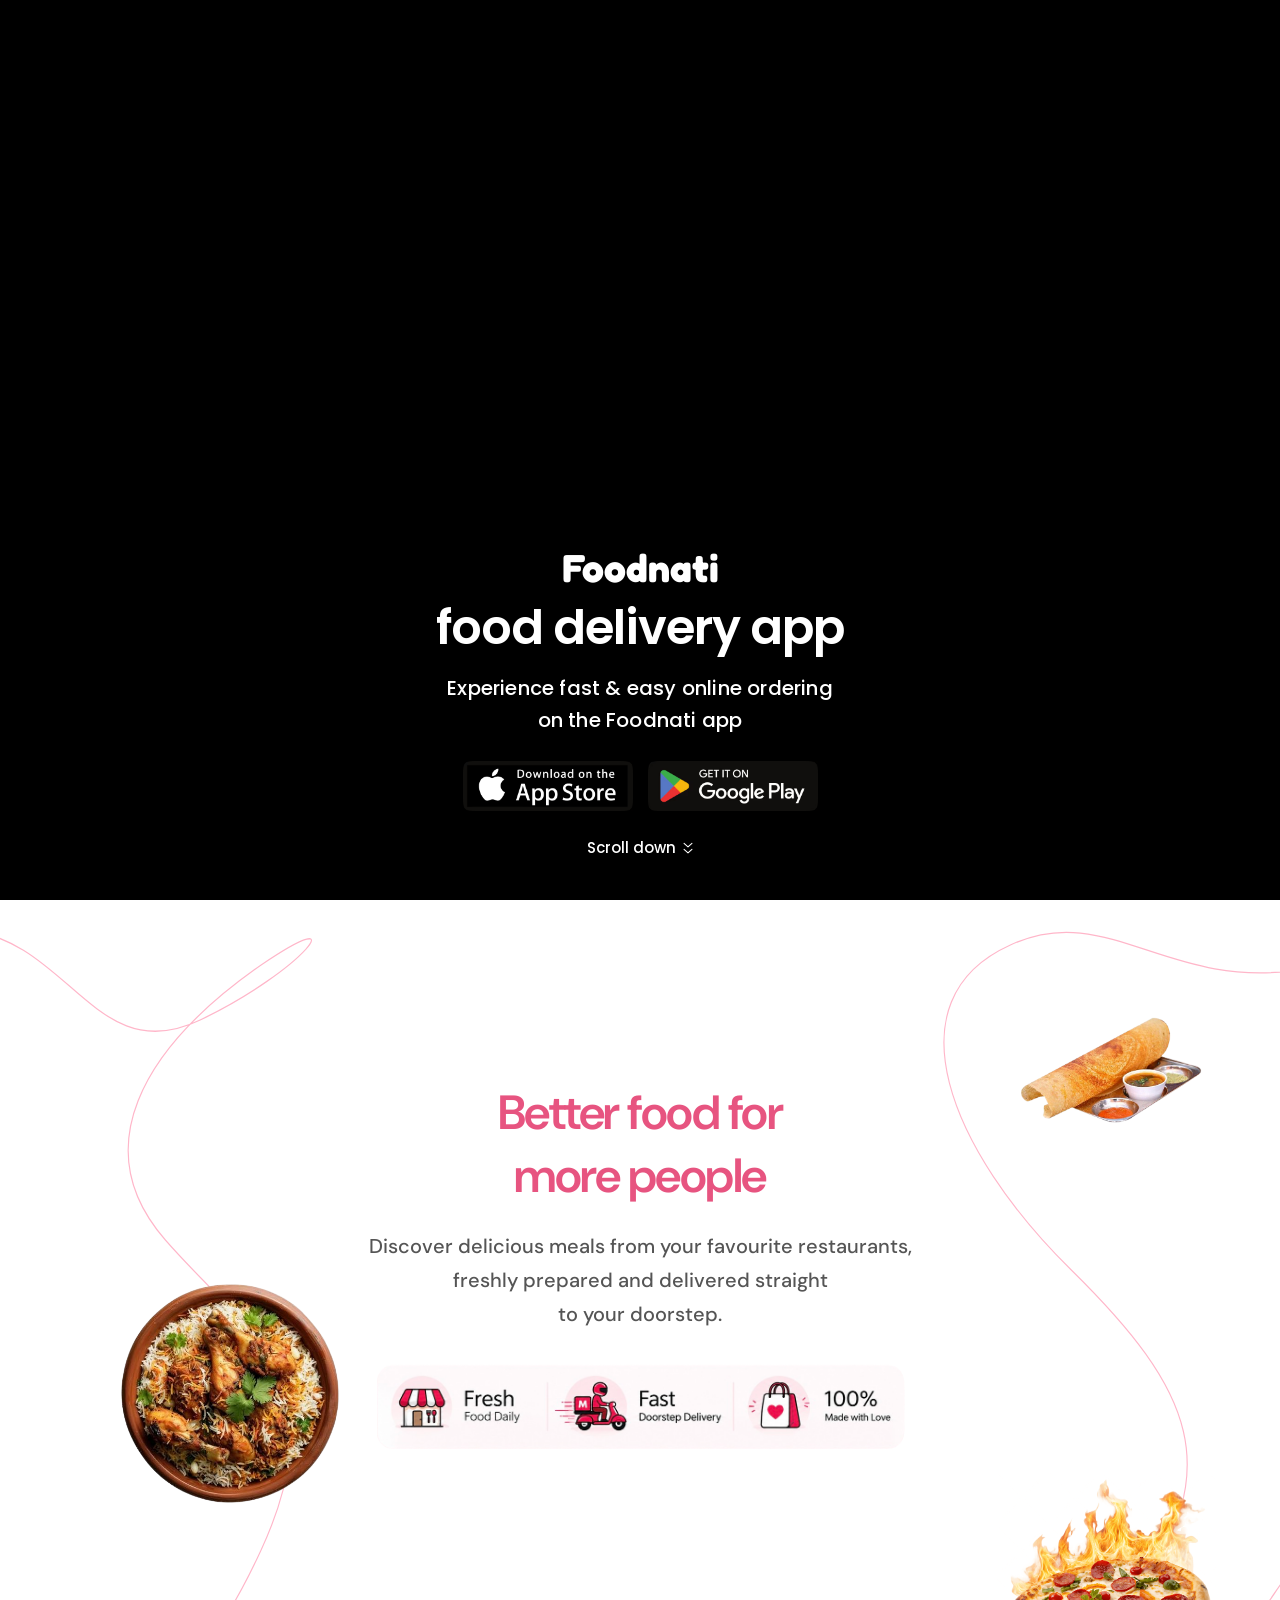
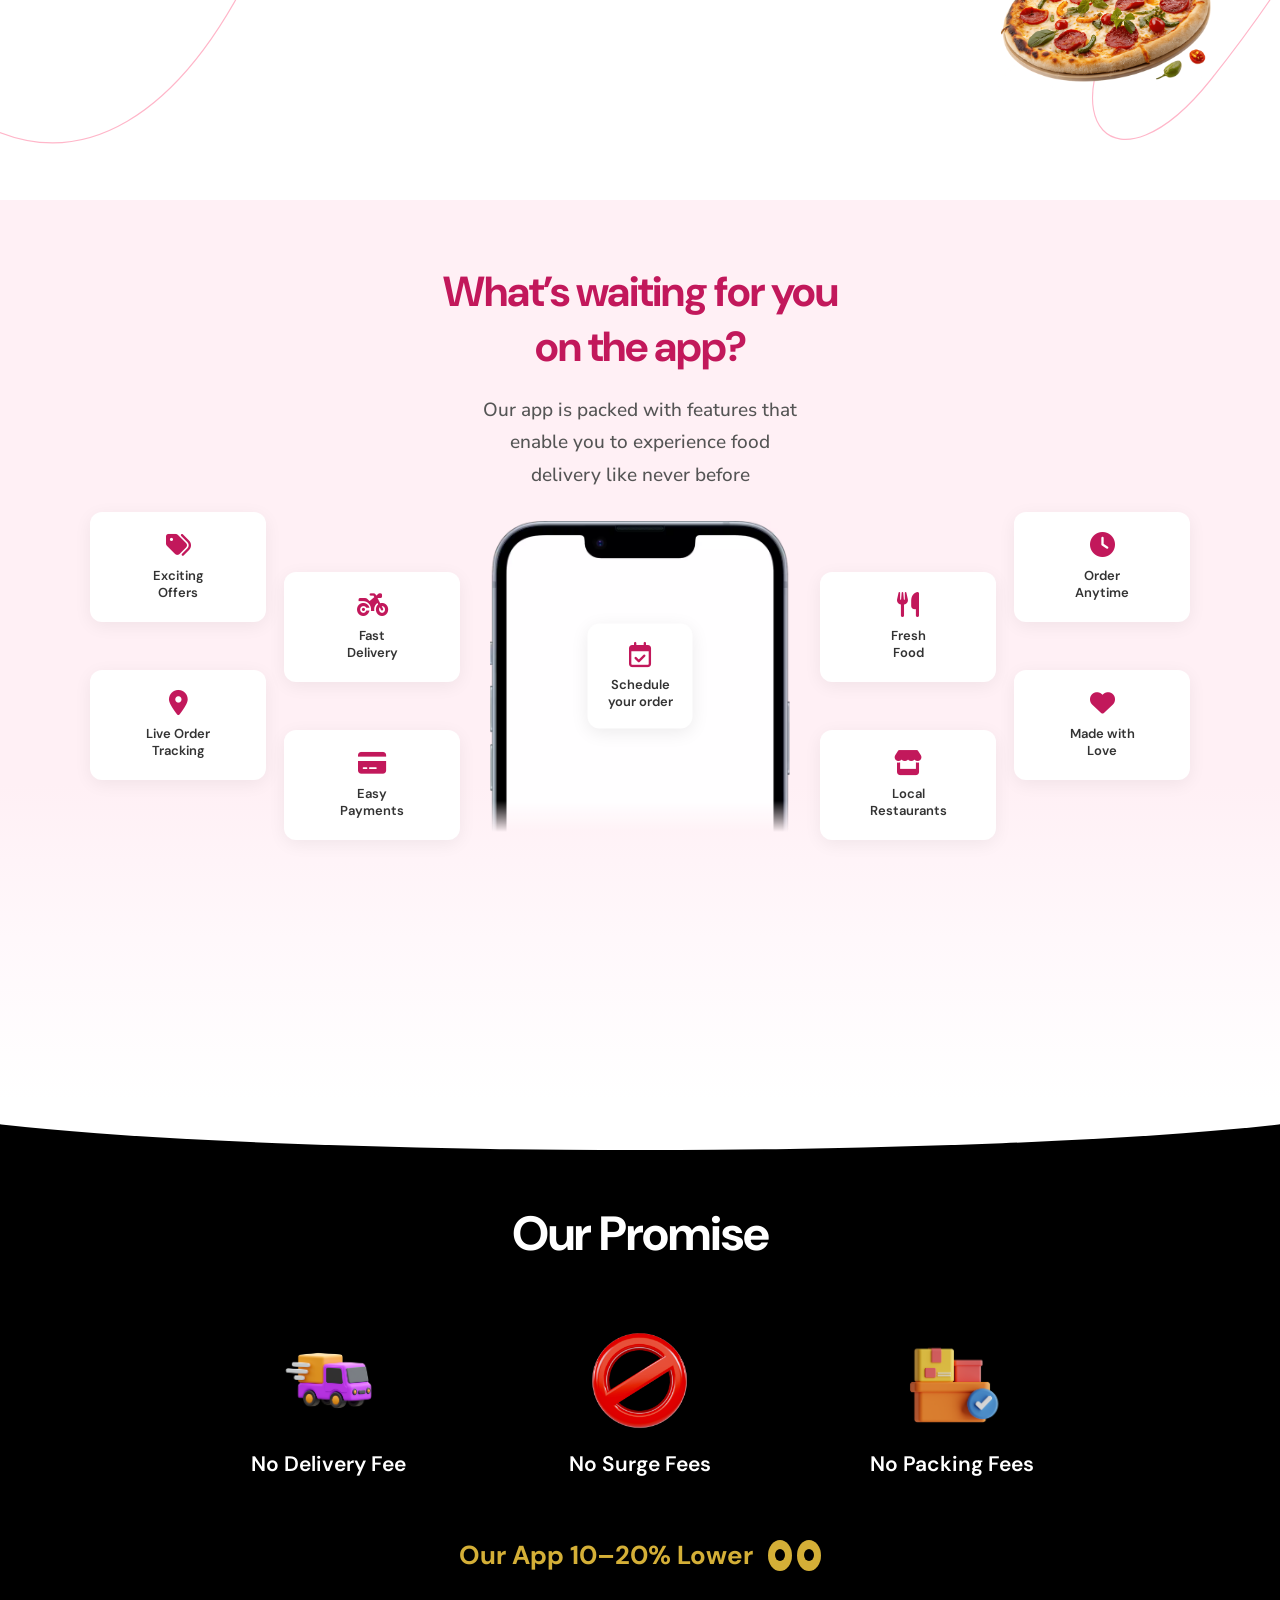
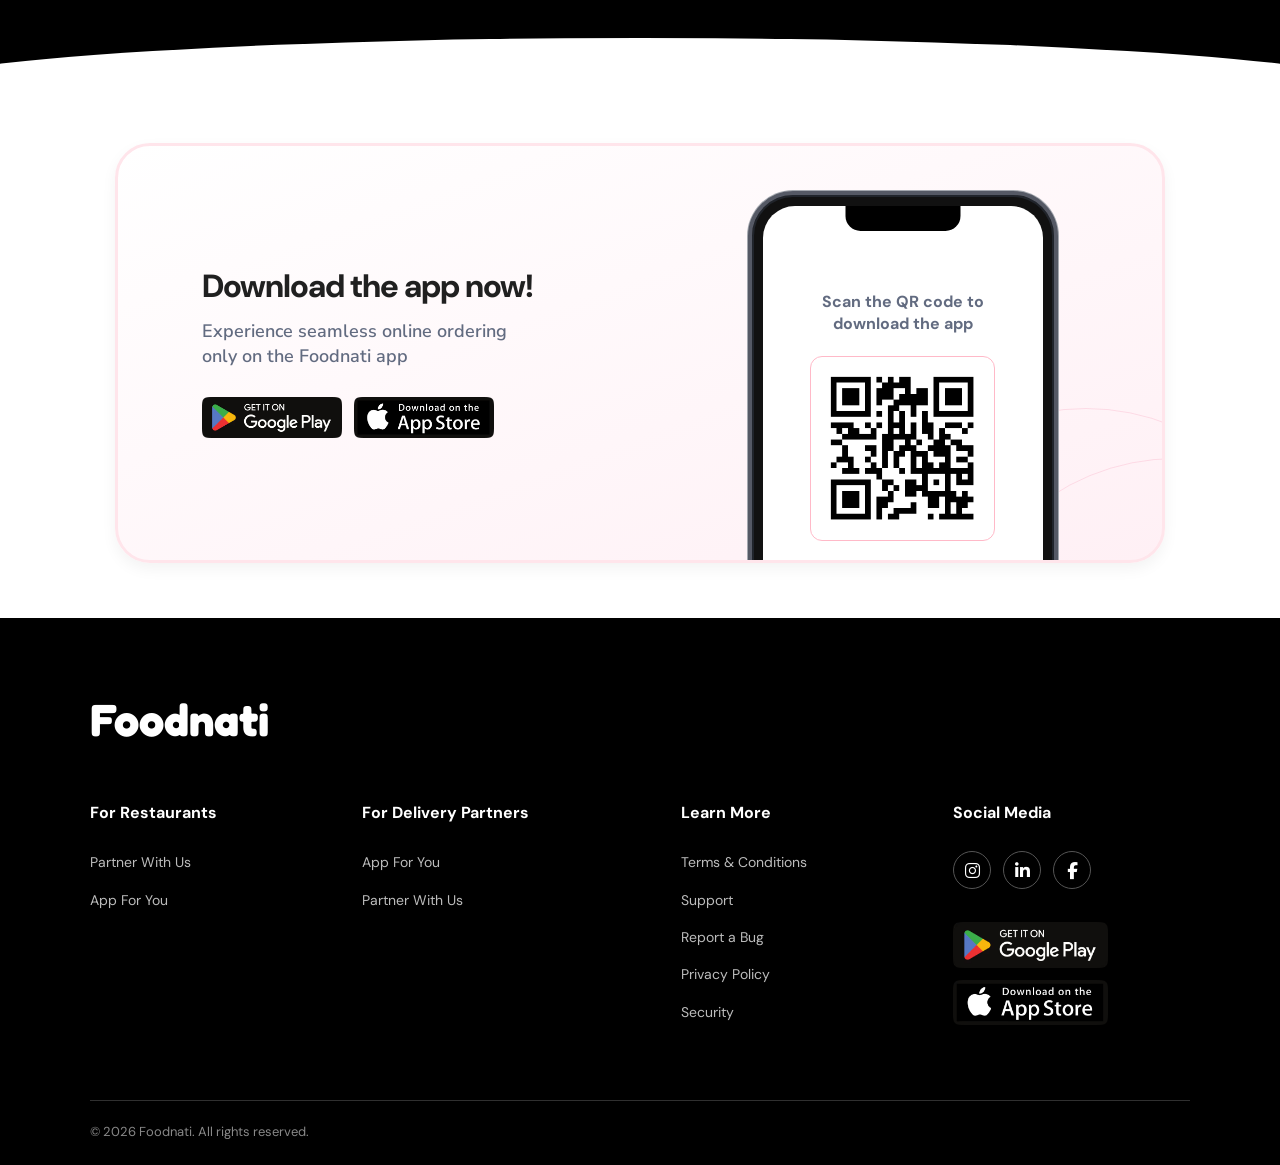
==== commit b388a7ba: "Update index.html" ====
--- a/index.html
+++ b/index.html
@@ -1748,7 +1748,7 @@
       <div class="methai-footer-column">
         <h3>For Restaurants</h3>
 
-        <a href="#">Partner With Us</a>
+        <a href="respartner/index.html">Partner With Us</a>
         <a href="#">App For You</a>
       </div>
 
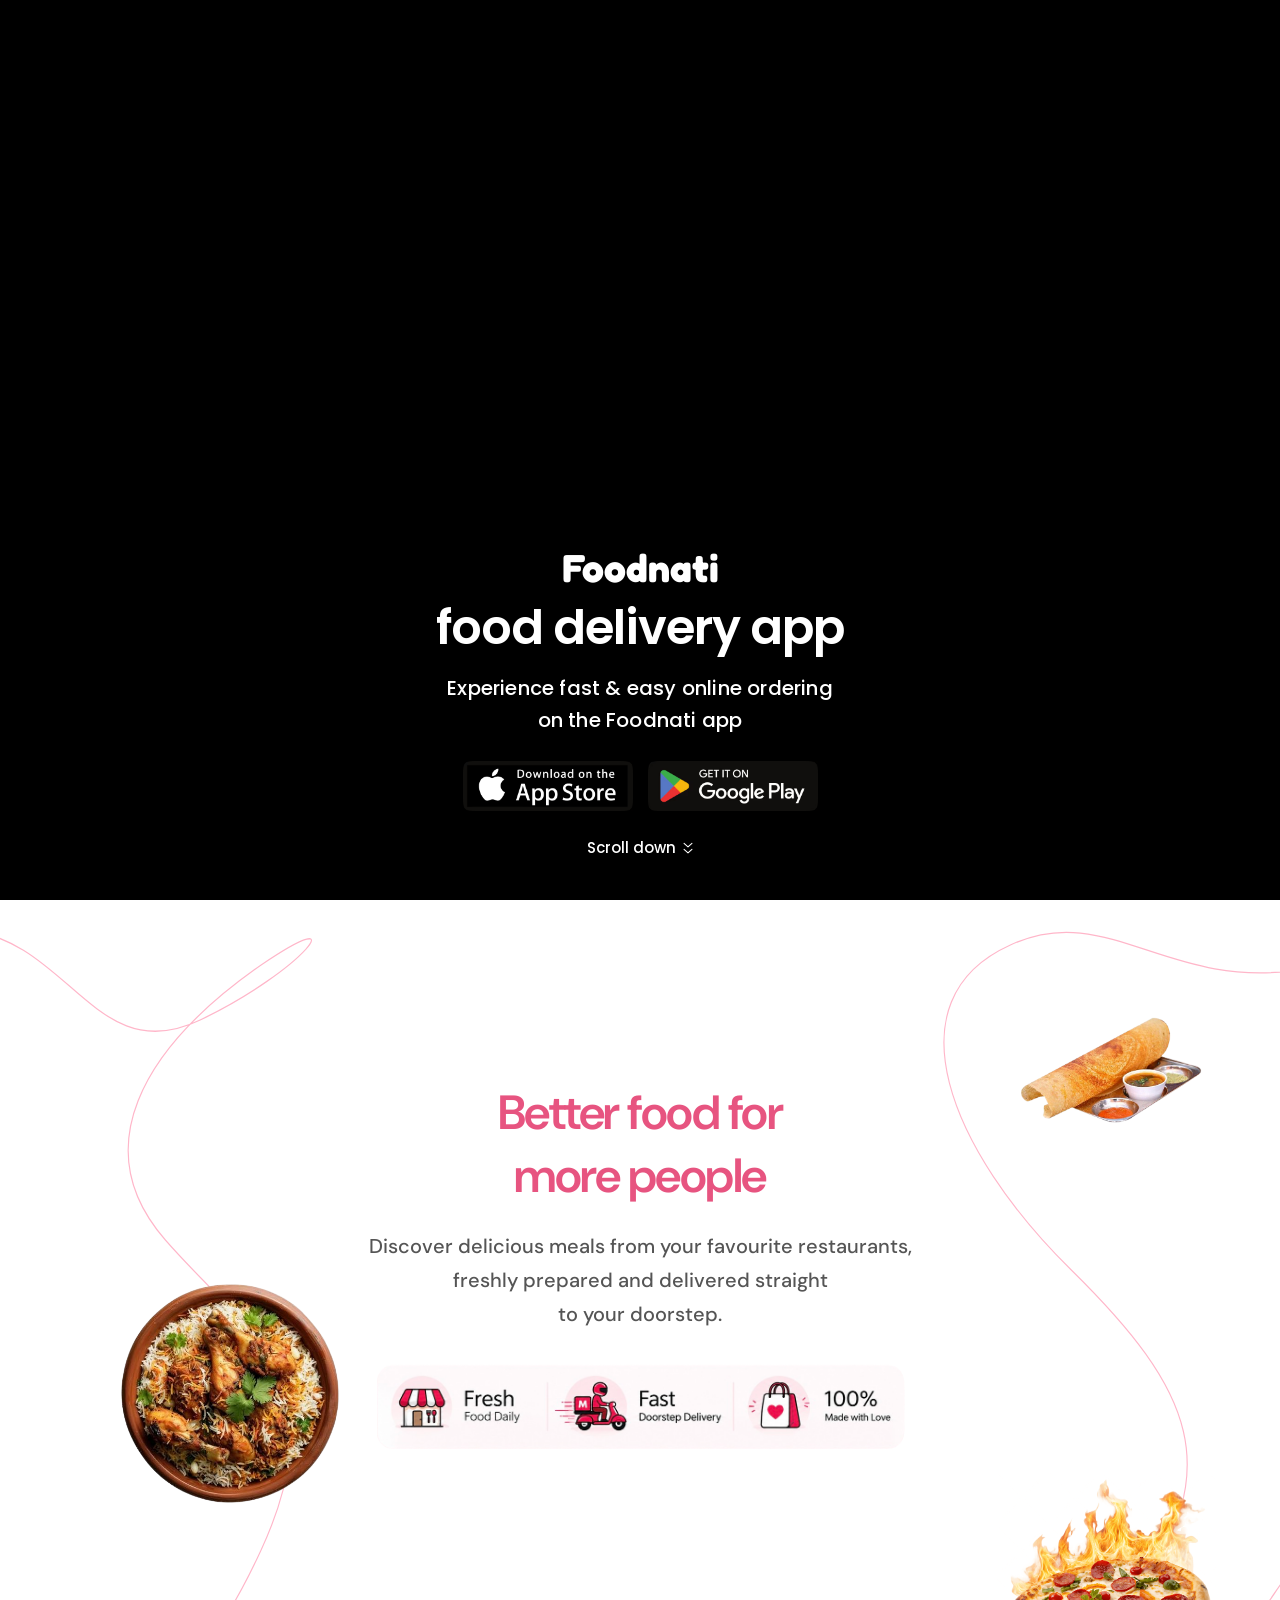
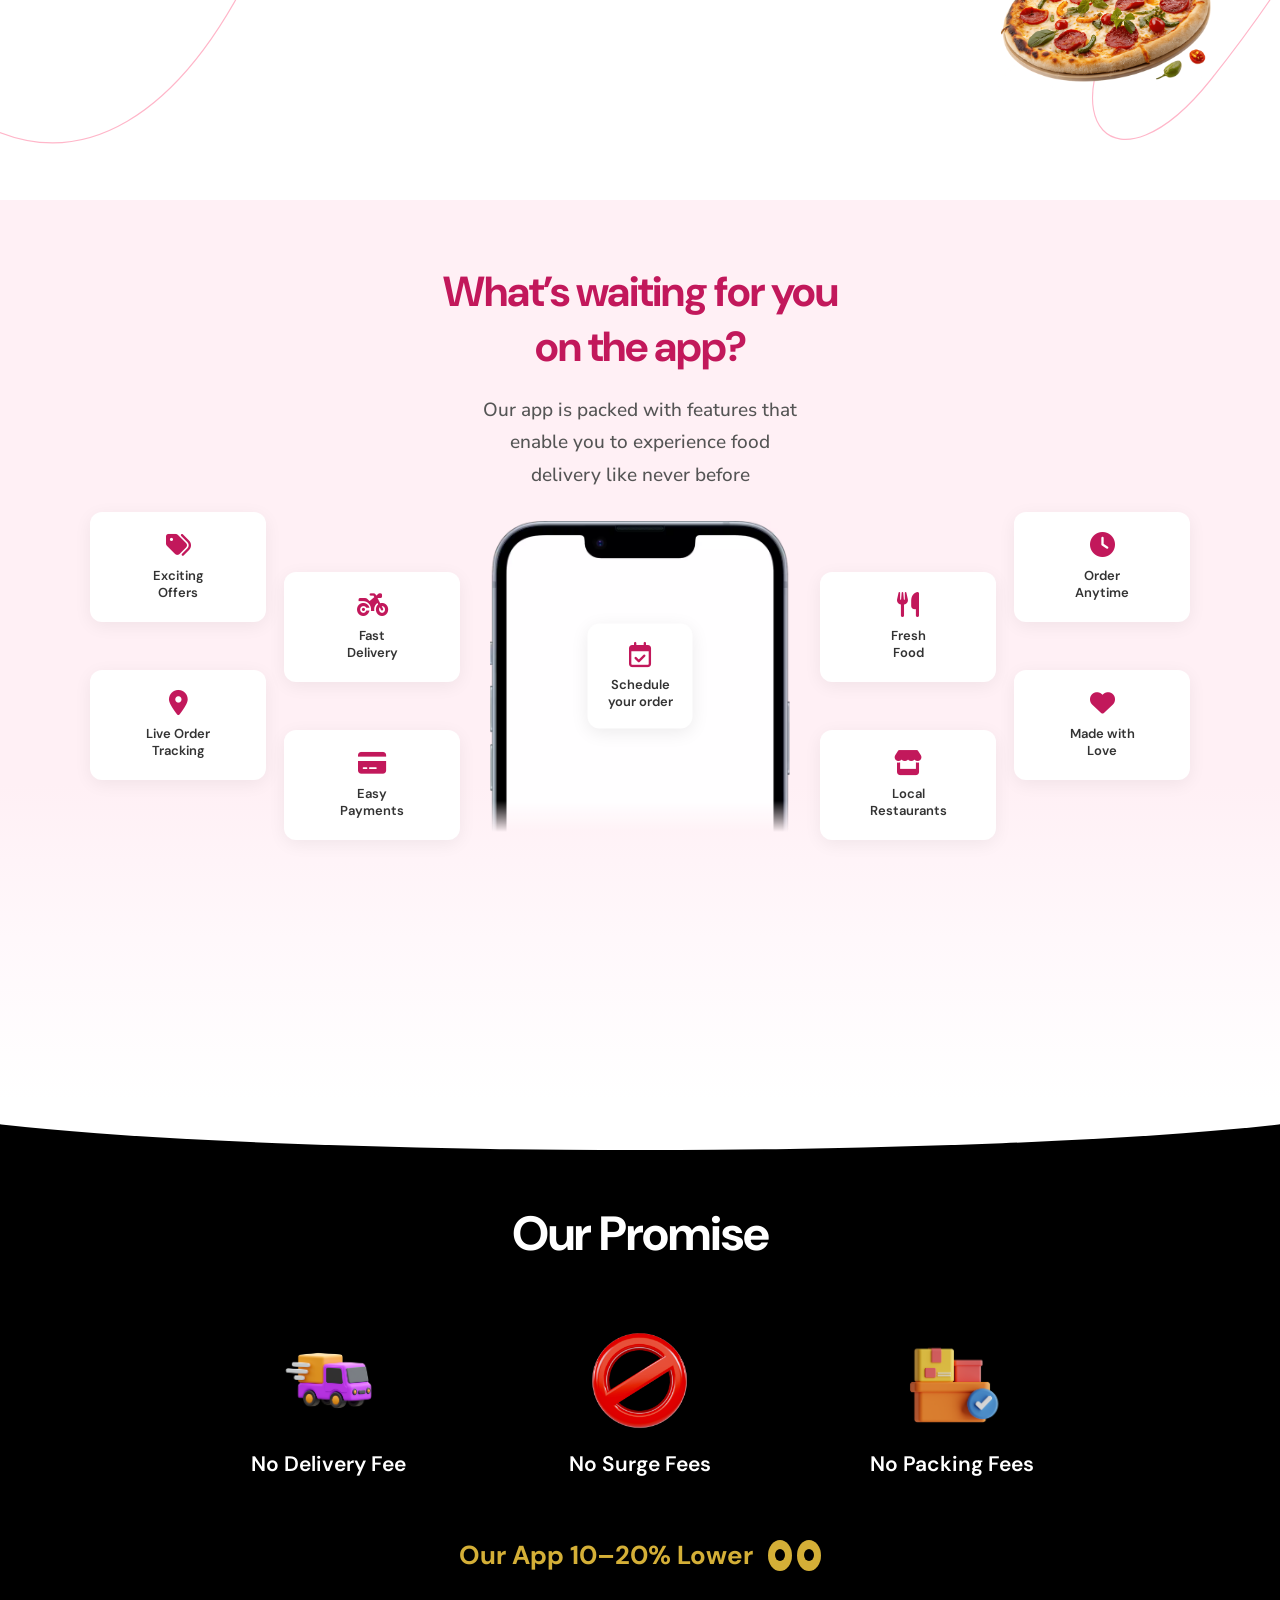
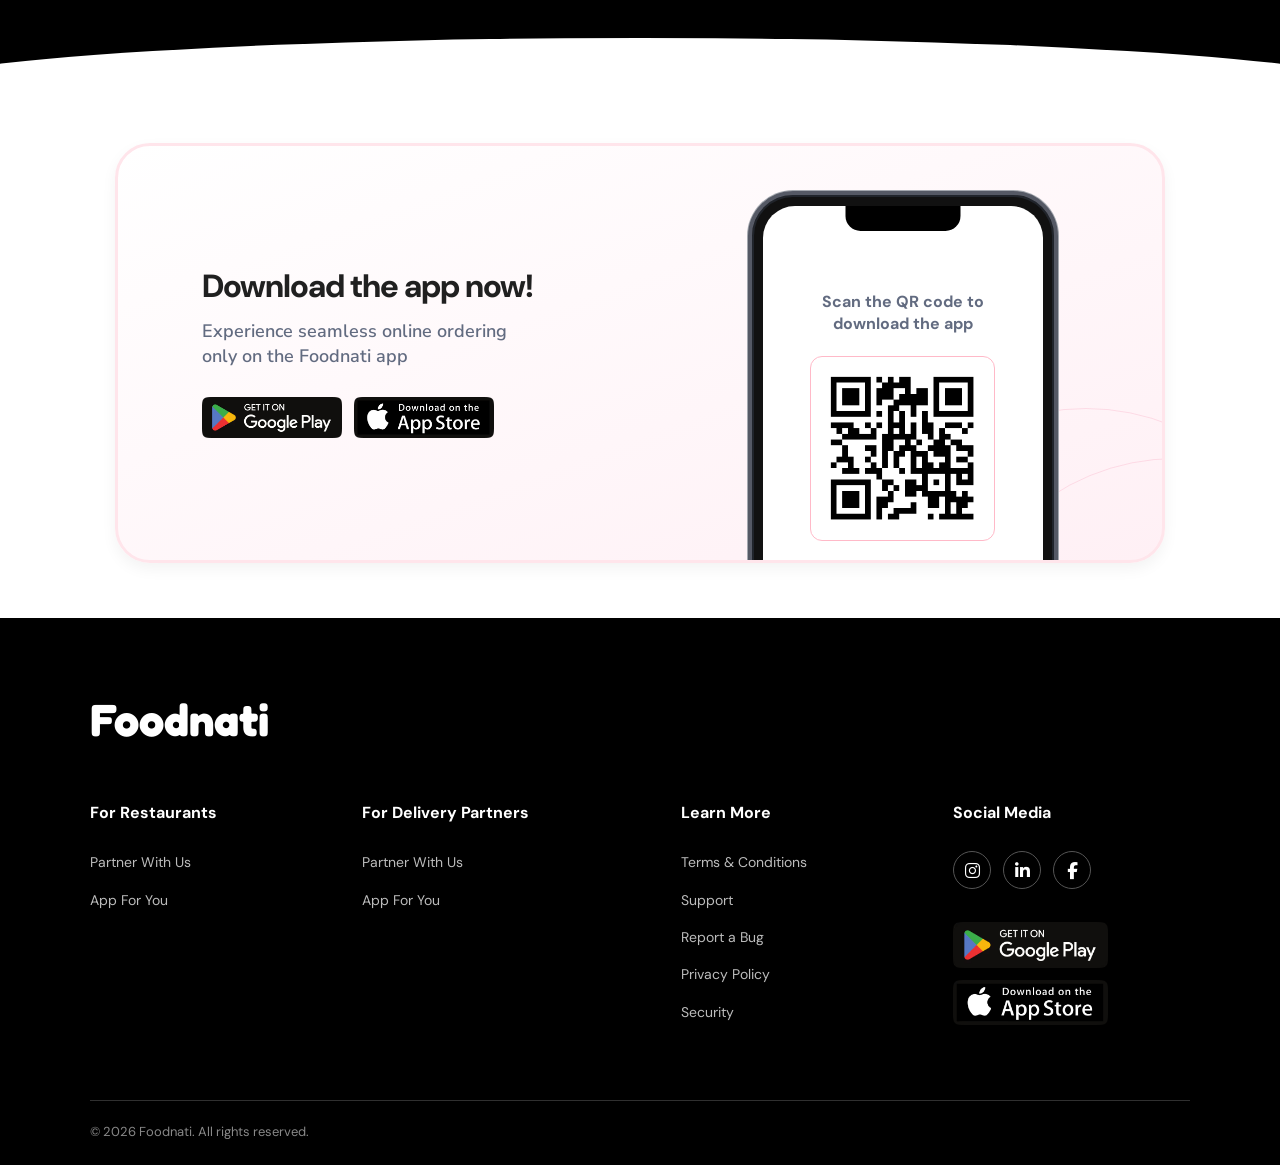
==== commit f94941fc: "Update index.html" ====
--- a/index.html
+++ b/index.html
@@ -1755,9 +1755,9 @@
       <!-- FOR DELIVERY PARTNERS -->
       <div class="methai-footer-column">
         <h3>For Delivery Partners</h3>
-
+<a href="delpartner/index.html">Partner With Us</a>
         <a href="#">App For You</a>
-        <a href="#">Partner With Us</a>
+        
       </div>
 
       <!-- LEARN MORE -->
